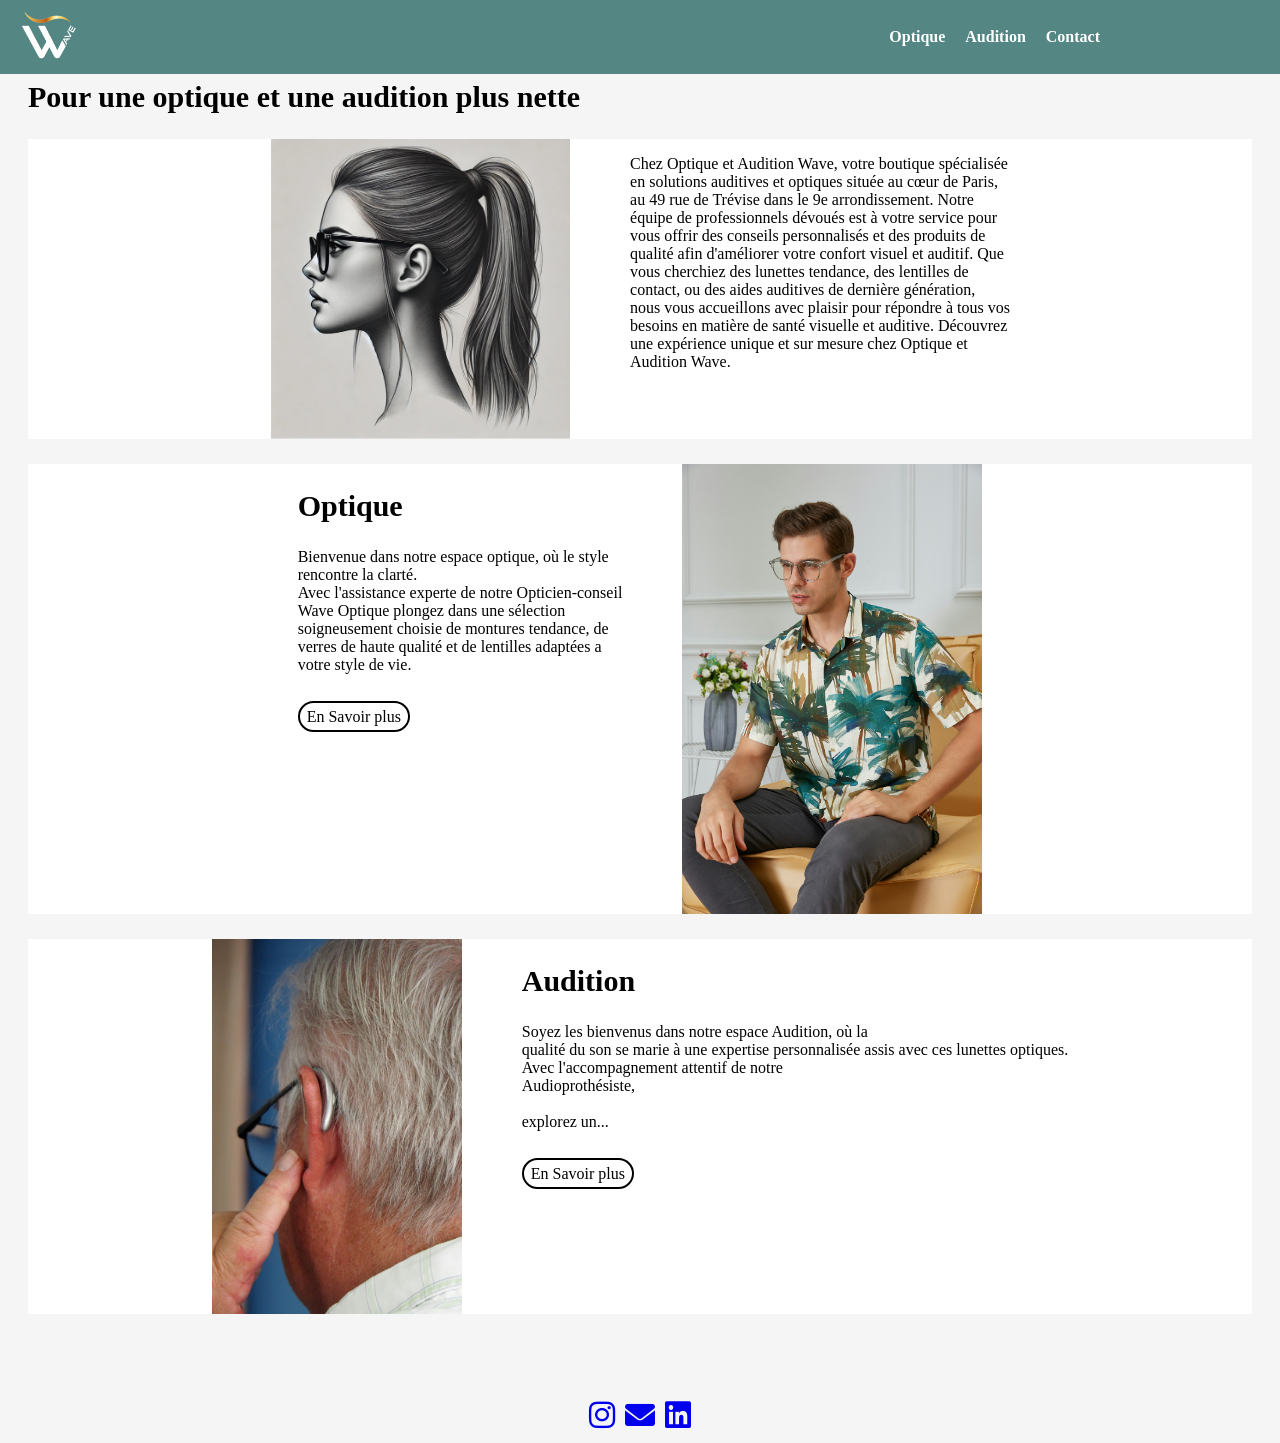
==== index.html @ b2932572 "My first commit" ====
<!DOCTYPE html>
<html lang="fr">

<head>
    <title>Optique Wave</title>
    <meta charset="utf8">
    <link rel="stylesheet" href="style.css">
    <link rel="stylesheet" href="https://cdnjs.cloudflare.com/ajax/libs/font-awesome/6.0.0-beta3/css/all.min.css" >
    
</head>

<body>
    <header>
        <a href="index.html"><img class="logo" src="logo.png" alt="Logo"></a>
        <nav class="menu">
            <ul>
                <li><a href="optique.html">Optique</a></li>
                <li><a href="audition.html">Audition</a></li>
                <li><a href="contact.html">Contact</a></li>
            </ul>
        </nav>
    </header>
    <main>
        <h1 class="titre1">Pour une optique et une audition plus nette</h1>

        <section class="contener1">
            <img class="image1" src="image.png" alt="Femme portant des lunettes">
            <p class="p1">Chez Optique et Audition Wave, votre boutique spécialisée
                en solutions auditives et optiques située au cœur de Paris,
                au 49 rue de Trévise dans le 9e arrondissement. Notre
                équipe de professionnels dévoués est à votre service pour
                vous offrir des conseils personnalisés et des produits de
                qualité afin d'améliorer votre confort visuel et auditif. Que
                vous cherchiez des lunettes tendance, des lentilles de
                contact, ou des aides auditives de dernière génération,
                nous vous accueillons avec plaisir pour répondre à tous vos
                besoins en matière de santé visuelle et auditive. Découvrez
                une expérience unique et sur mesure chez Optique et
                Audition Wave.</p>
        </section>

        <section class="contener2">
            <div class="section1">
                   <h1 class="title2">Optique</h1>
                   <p class="p2">Bienvenue dans notre espace optique, où le style
                    rencontre la clarté.
                    Avec l'assistance experte de notre Opticien-conseil
                    Wave Optique plongez dans une sélection
                    soigneusement choisie de montures tendance, de
                    verres de haute qualité et de lentilles adaptées a
                    votre style de vie.

                <div><a class="learn-more" href="optique.html">En Savoir plus</a></div>
                </p>
            </div>
            <img class="image2" src="Optique.jpg" alt=" Homme assis portant des lunettes">
            
        </section>


        <section class="contener3"> <img class="image3" src="audition.jpg" alt="Problème d'audition">
            <div class="section2">
                <h1 class="titre3">Audition</h1>
                <p class="p3">Soyez les bienvenus dans notre espace Audition, où la
                    qualité du son se marie à une expertise personnalisée assis avec ces lunettes optiques.
                    Avec l'accompagnement attentif de notre
                    Audioprothésiste, <br>
                    explorez un...

                <div><a class="learn-more" href="audition.html">En Savoir plus</a></div>
                </p>
            </div>
        </section>
    </main>

    <footer>
        <div id="icons">
                <a href="https://www.instagram.com/ton_compte" target="_blank">
                <i class="fab fa-instagram"></i>
                </a>
                <a href="mailto:ton.email@example.com">
                <i class="fas fa-envelope"></i>
                </a>
                <a href="https://www.linkedin.com/in/ton-profile" target="_blank">
                <i class="fab fa-linkedin"></i>
                </a>
        </div>

    </footer>

</body>

</html>
---- style.css ----
header {
    background-color:#548684 ;
    padding: 10px 20px;
    top: 0%; 
    left: 0%;
    position: fixed;
    width: 100%;
    display: flex;
    justify-content: space-between;
    align-items: center;
   }

body {
    background-color: #f5f5f5;
}


.logo {
    height: 50px;  
}

.nav {
    margin-left: auto;
}

nav ul {
    list-style: none;
    display: flex;
    margin-right: 200px;
}

nav ul li {
    margin-left: 20px;
}

nav ul li a {
    text-decoration: none;
    color: white;
    font-weight: bold;
    transition: color 0.3s;
}

main {
    max-width: 1500px;
    margin: 40px auto;
    padding: 20px;
    
}
.titre1{
    justify-content: left;
    display: flex;
    
}

h1 {
    font-size: 30px; /* Tous les titres de paragraphe en grand */
    font-weight: bold; /* Tous les titres de paragraphe en gras */
    margin-bottom: 25px; /* Ajout d'espace an bas de tous les titres de paragraphe */
}

/* Part 1 */

.contener1 {
    background-color: rgb(255, 255, 255);
    display: flex; /* Alignement des éléments du contenu du bloc en horizontale */
    justify-content: center; /* Centrer le titre */
    align-items: flex-start; /* Aligne en haut de l'image et du texte */
    gap: 60px; /* Espace de 60px entre l'image et le texte */
    margin-bottom: 25px; /* Ajout d'espace an bas du bloc */
    
}

.image1 {
    width: 300px;   /* Largeur fixe à 250px pour l'image */
    height: 300px; /* Garder le ratio hauteur-largeur */
}

#stand {
    width: 250px; /* Largeur fixe à 250 px pour l'image */
    height: 390px;  /* Longueur fixe à 390 px pour l'image */
}

.p1 {
    font-size: 16px; /* Taille de texte lisible */
    line-height: auto; /* Espace entre les lignes */
    white-space: pre-line; /* Positionner la mise en forme du paragraphe comme dans le HTML */
}

/* Part 2 */

.contener2 {
    background-color: rgb(255, 255, 255);
    display: flex;
    justify-content: center;
    align-items: flex-start;
    gap: 60px;
    margin-bottom: 25px;
}

.image2 {
    width: 300px;
    height: auto;
}


.p2 {
    font-size: 16px;
    line-height: auto;
    white-space: pre-line;
}

.learn-more {
    text-decoration: none;
    display: block inline;
    color: black;
    border: 2px solid black;
    border-radius: 20px;
    padding: 5px 7px;
}

/* Part 3 */

.contener3 {
    background-color: rgb(255, 255, 255);
    display: flex;
    justify-content: center;
    align-items: flex-start;
    gap: 60px;
    margin-bottom: 25px;
}

.image3 {
    width: 250px;
    height: auto;
}

.p3 {

    font-size: 16px;
    line-height: auto;
    white-space: pre-line;
}

#footer {
    background-color: rgb(255, 255, 255);
    white-space: pre-line;
}

#icons {
    margin: 10px;
    font-size: 30px;
    color: #0a0a0a;
    text-decoration: none;
    display: flex;
    justify-content: center;
    align-items: center;
    gap: 10px;
}

#icons a:hover {
    color: #393c3d; /* Couleur au survol (pour LinkedIn) */
}


.fab:hover {
    transform: scale(1.2); /* Agrandir l'icône au survol */
}


#icons a {
    list-style: black;
    text-decoration: black;
}

/*---Formulaire---*/

#Contact {
    background-color: rgb(255, 255, 255);
    display: flex; 
    justify-content: center;
    align-items: flex-start;
    margin-bottom: 25px;
}

.contact-section {
    max-width: 600px;
    margin: 40px auto;
    padding: 20px;
    text-align: center;
}

.contact-section h2 {
    color: #010b0c;
    font-size: 2em;
    margin-bottom: 10px;
}

.contact-section form {
    display: flex;
    flex-direction: column;
    gap: 10px;
}

.contact-section label {
    font-weight: bold;
    text-align: left;
}

.contact-section button {
    background-color: #004a99;
    color: white;
    padding: 10px;
    border: none;
    cursor: pointer;
    font-size: 1em;
    border-radius: 5px;
}

#statusMessage {
    font-size: 1em;
    margin-top: 10px;
}
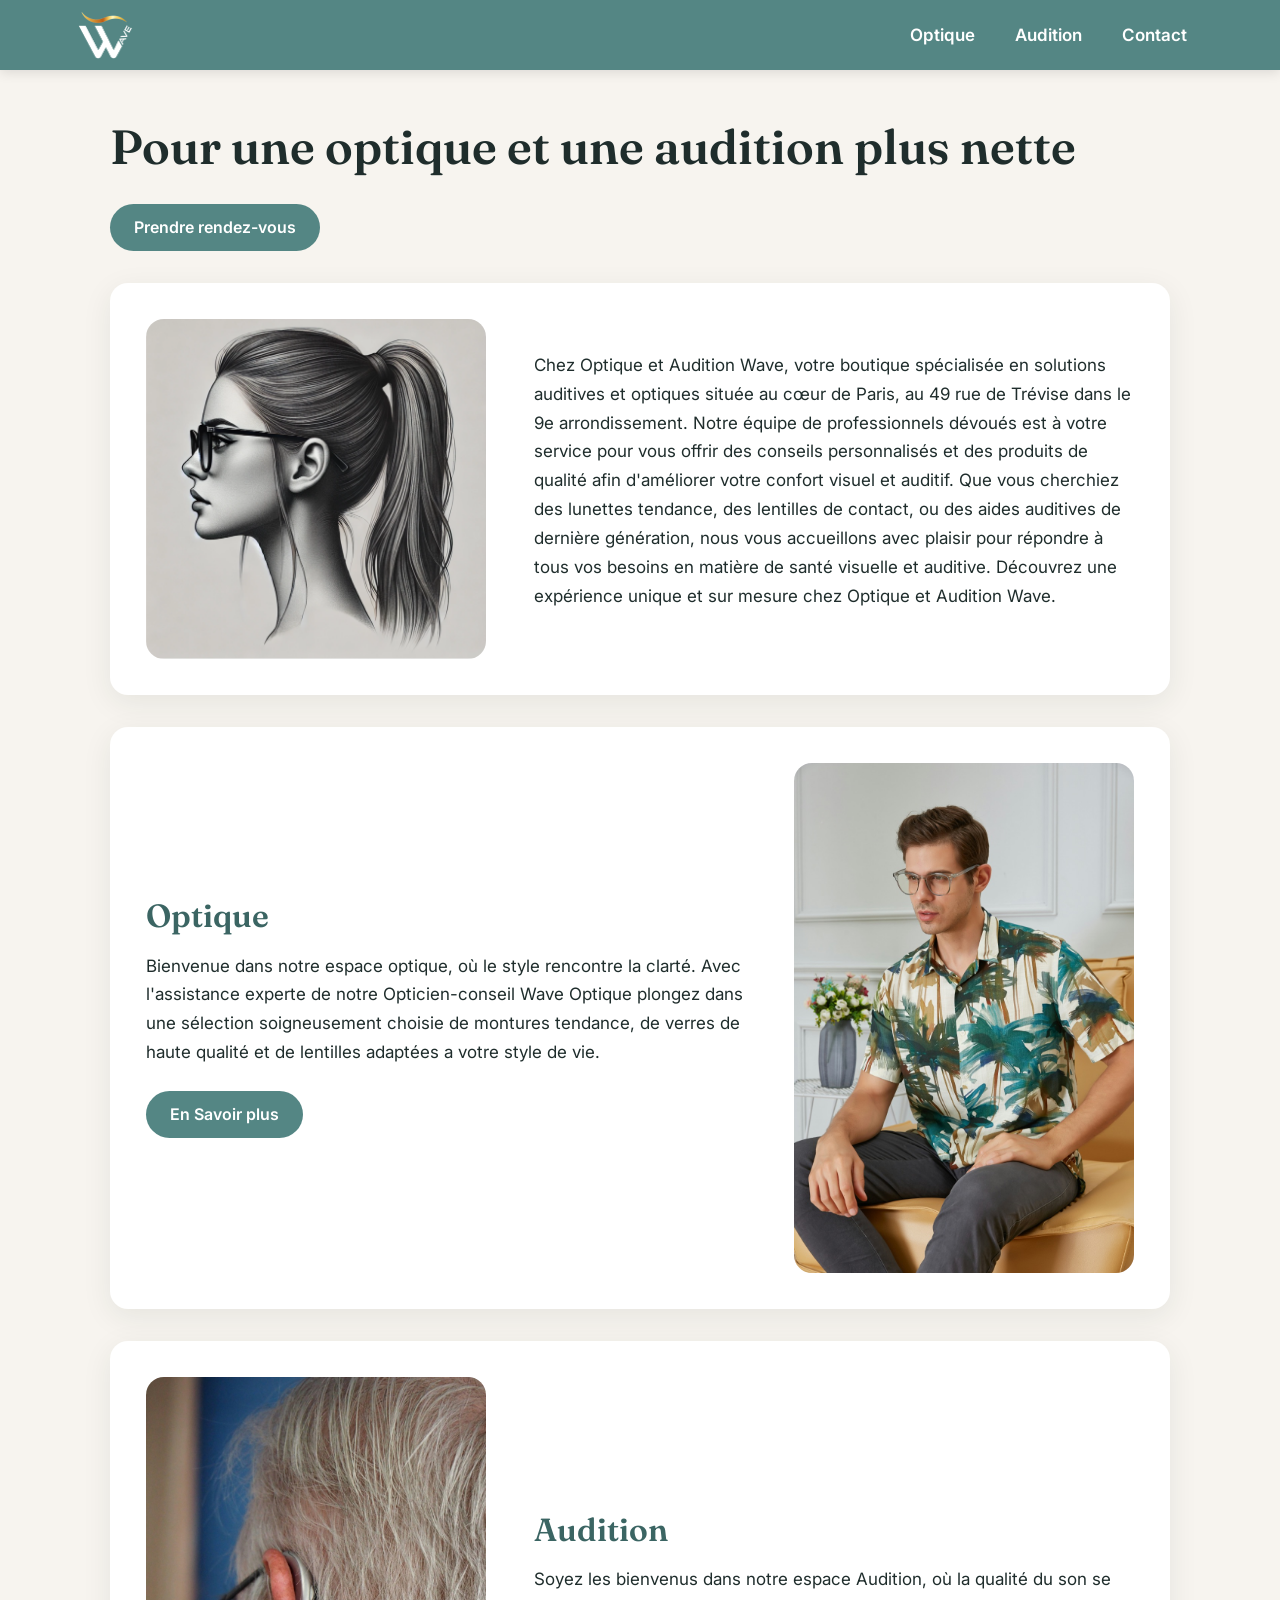
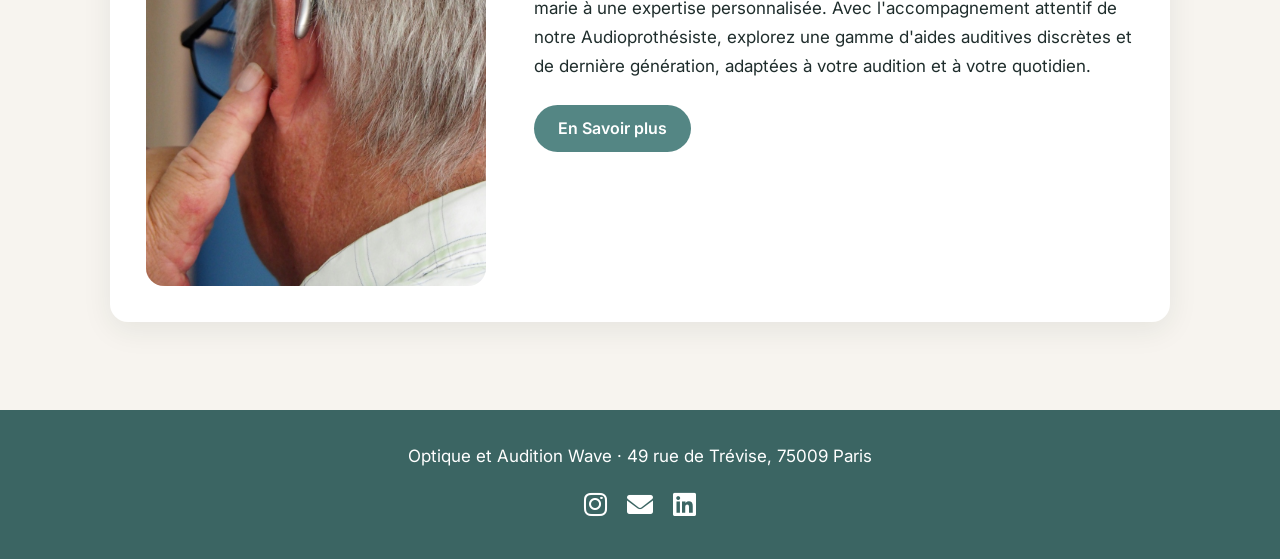
==== commit a5acbbb2: "Restructure project and redesign site - Move files into css/, images/, js/ and pages/ - New responsi" ====
--- a/index.html
+++ b/index.html
@@ -2,29 +2,42 @@
 <html lang="fr">
 
 <head>
-    <title>Optique Wave</title>
-    <meta charset="utf8">
-    <link rel="stylesheet" href="style.css">
+    <title>Optique et Audition Wave – Paris 9e</title>
+    <meta charset="utf-8">
+    <meta name="viewport" content="width=device-width, initial-scale=1">
+    <meta name="description" content="Optique et Audition Wave, votre boutique d'optique et d'audition au cœur de Paris 9e : lunettes, lentilles et aides auditives.">
+    <meta property="og:title" content="Optique et Audition Wave – Paris 9e">
+    <meta property="og:description" content="Optique et Audition Wave, votre boutique d'optique et d'audition au cœur de Paris 9e : lunettes, lentilles et aides auditives.">
+    <meta property="og:type" content="website">
+    <link rel="icon" type="image/png" href="images/logo.png">
+    <link rel="preconnect" href="https://fonts.googleapis.com">
+    <link rel="preconnect" href="https://fonts.gstatic.com" crossorigin>
+    <link href="https://fonts.googleapis.com/css2?family=Fraunces:wght@600&family=Inter:wght@400;600&display=swap" rel="stylesheet">
+    <link rel="stylesheet" href="css/style.css">
     <link rel="stylesheet" href="https://cdnjs.cloudflare.com/ajax/libs/font-awesome/6.0.0-beta3/css/all.min.css" >
     
 </head>
 
 <body>
     <header>
-        <a href="index.html"><img class="logo" src="logo.png" alt="Logo"></a>
-        <nav class="menu">
+        <a href="index.html"><img class="logo" src="images/logo.png" alt="Logo"></a>
+        <button class="menu-toggle" aria-label="Ouvrir le menu" aria-expanded="false" aria-controls="menu"><i class="fas fa-bars" aria-hidden="true"></i></button>
+        <nav class="menu" id="menu">
             <ul>
-                <li><a href="optique.html">Optique</a></li>
-                <li><a href="audition.html">Audition</a></li>
-                <li><a href="contact.html">Contact</a></li>
+                <li><a href="pages/optique.html">Optique</a></li>
+                <li><a href="pages/audition.html">Audition</a></li>
+                <li><a href="pages/contact.html">Contact</a></li>
             </ul>
         </nav>
     </header>
     <main>
-        <h1 class="titre1">Pour une optique et une audition plus nette</h1>
+        <div class="hero-intro">
+            <h1 class="titre1">Pour une optique et une audition plus nette</h1>
+            <a class="btn" href="pages/contact.html">Prendre rendez-vous</a>
+        </div>
 
         <section class="contener1">
-            <img class="image1" src="image.png" alt="Femme portant des lunettes">
+            <img class="image1" src="images/hero.png" alt="Femme portant des lunettes">
             <p class="p1">Chez Optique et Audition Wave, votre boutique spécialisée
                 en solutions auditives et optiques située au cœur de Paris,
                 au 49 rue de Trévise dans le 9e arrondissement. Notre
@@ -41,53 +54,45 @@
 
         <section class="contener2">
             <div class="section1">
-                   <h1 class="title2">Optique</h1>
+                   <h2 class="title2">Optique</h2>
                    <p class="p2">Bienvenue dans notre espace optique, où le style
                     rencontre la clarté.
                     Avec l'assistance experte de notre Opticien-conseil
                     Wave Optique plongez dans une sélection
                     soigneusement choisie de montures tendance, de
                     verres de haute qualité et de lentilles adaptées a
-                    votre style de vie.
-
-                <div><a class="learn-more" href="optique.html">En Savoir plus</a></div>
-                </p>
+                    votre style de vie.</p>
+                <div><a class="learn-more" href="pages/optique.html">En Savoir plus</a></div>
             </div>
-            <img class="image2" src="Optique.jpg" alt=" Homme assis portant des lunettes">
+            <img loading="lazy" class="image2" src="images/optique.jpg" alt=" Homme assis portant des lunettes">
             
         </section>
 
 
-        <section class="contener3"> <img class="image3" src="audition.jpg" alt="Problème d'audition">
+        <section class="contener3"> <img loading="lazy" class="image3" src="images/audition.jpg" alt="Problème d'audition">
             <div class="section2">
-                <h1 class="titre3">Audition</h1>
+                <h2 class="titre3">Audition</h2>
                 <p class="p3">Soyez les bienvenus dans notre espace Audition, où la
-                    qualité du son se marie à une expertise personnalisée assis avec ces lunettes optiques.
+                    qualité du son se marie à une expertise personnalisée.
                     Avec l'accompagnement attentif de notre
-                    Audioprothésiste, <br>
-                    explorez un...
-
-                <div><a class="learn-more" href="audition.html">En Savoir plus</a></div>
-                </p>
+                    Audioprothésiste, explorez une gamme d'aides auditives
+                    discrètes et de dernière génération, adaptées à votre
+                    audition et à votre quotidien.</p>
+                <div><a class="learn-more" href="pages/audition.html">En Savoir plus</a></div>
             </div>
         </section>
     </main>
 
     <footer>
+        <p>Optique et Audition Wave · 49 rue de Trévise, 75009 Paris</p>
         <div id="icons">
-                <a href="https://www.instagram.com/ton_compte" target="_blank">
-                <i class="fab fa-instagram"></i>
-                </a>
-                <a href="mailto:ton.email@example.com">
-                <i class="fas fa-envelope"></i>
-                </a>
-                <a href="https://www.linkedin.com/in/ton-profile" target="_blank">
-                <i class="fab fa-linkedin"></i>
-                </a>
+            <a href="https://www.instagram.com/ton_compte" target="_blank" rel="noopener" aria-label="Instagram"><i class="fab fa-instagram"></i></a>
+            <a href="mailto:ton.email@example.com" aria-label="Envoyer un email"><i class="fas fa-envelope"></i></a>
+            <a href="https://www.linkedin.com/in/ton-profile" target="_blank" rel="noopener" aria-label="LinkedIn"><i class="fab fa-linkedin"></i></a>
         </div>
-
     </footer>
 
+    <script src="js/main.js"></script>
 </body>
 
 </html>
--- a/css/style.css
+++ b/css/style.css
@@ -0,0 +1,448 @@
+/* ---------- Variables ---------- */
+
+:root {
+    --teal: #548684;
+    --teal-dark: #3b6563;
+    --teal-light: #e6f0ef;
+    --sand: #f7f4ef;
+    --ink: #1f2d2c;
+    --muted: #5c6b6a;
+    --white: #ffffff;
+    --radius: 18px;
+    --shadow: 0 8px 30px rgba(31, 45, 44, 0.08);
+}
+
+/* ---------- Base ---------- */
+
+*,
+*::before,
+*::after {
+    box-sizing: border-box;
+}
+
+body {
+    margin: 0;
+    background-color: var(--sand);
+    color: var(--ink);
+    font-family: "Inter", system-ui, sans-serif;
+    font-size: 17px;
+    line-height: 1.7;
+}
+
+img {
+    max-width: 100%;
+    display: block;
+}
+
+h1,
+h2,
+h3 {
+    font-family: "Fraunces", Georgia, serif;
+    line-height: 1.2;
+    margin: 0 0 16px;
+}
+
+h1 {
+    font-size: clamp(2rem, 4vw, 3rem);
+    font-weight: 600;
+}
+
+h2 {
+    font-size: clamp(1.5rem, 3vw, 2rem);
+    font-weight: 600;
+    color: var(--teal-dark);
+}
+
+p {
+    margin: 0 0 16px;
+}
+
+/* ---------- Header ---------- */
+
+header {
+    position: sticky;
+    top: 0;
+    z-index: 10;
+    display: flex;
+    justify-content: space-between;
+    align-items: center;
+    padding: 10px 6vw;
+    background-color: var(--teal);
+    box-shadow: 0 2px 12px rgba(0, 0, 0, 0.12);
+}
+
+.logo {
+    height: 50px;
+    width: auto;
+}
+
+nav ul {
+    list-style: none;
+    display: flex;
+    gap: 8px;
+    margin: 0;
+    padding: 0;
+}
+
+nav ul li a {
+    display: block;
+    padding: 8px 16px;
+    border-radius: 999px;
+    color: var(--white);
+    font-weight: 600;
+    text-decoration: none;
+    transition: background-color 0.2s;
+}
+
+nav ul li a:hover,
+nav ul li a[aria-current="page"] {
+    background-color: rgba(255, 255, 255, 0.22);
+}
+
+/* ---------- Layout ---------- */
+
+main {
+    max-width: 1100px;
+    margin: 0 auto;
+    padding: 48px 20px 24px;
+}
+
+main > h1 {
+    margin-bottom: 32px;
+}
+
+.contener1,
+.contener2,
+.contener3 {
+    display: flex;
+    align-items: center;
+    gap: 48px;
+    padding: 36px;
+    margin-bottom: 32px;
+    background-color: var(--white);
+    border-radius: var(--radius);
+    box-shadow: var(--shadow);
+}
+
+.section1,
+.section2 {
+    flex: 1;
+}
+
+.p1 {
+    flex: 1;
+}
+
+.image1,
+.image2,
+.image3,
+#stand,
+#image4 {
+    flex: 0 0 340px;
+    width: 340px;
+    height: auto;
+    border-radius: var(--radius);
+    object-fit: cover;
+}
+
+#stand {
+    flex-basis: 260px;
+    width: 260px;
+}
+
+.image1 {
+    aspect-ratio: 1;
+}
+
+/* ---------- Texte ---------- */
+
+.p1 p:last-child,
+.section1 p:last-child,
+.section2 p:last-child {
+    margin-bottom: 0;
+}
+
+.tips {
+    margin: 0 0 16px;
+    padding-left: 22px;
+}
+
+.tips li {
+    margin-bottom: 6px;
+}
+
+.tips li::marker {
+    color: var(--teal);
+}
+
+.learn-more,
+.btn {
+    display: inline-block;
+    margin-top: 8px;
+    padding: 10px 24px;
+    border-radius: 999px;
+    background-color: var(--teal);
+    color: var(--white);
+    font-weight: 600;
+    text-decoration: none;
+    border: none;
+    cursor: pointer;
+    font-family: inherit;
+    font-size: 1rem;
+    transition: background-color 0.2s, transform 0.2s;
+}
+
+.learn-more:hover,
+.btn:hover {
+    background-color: var(--teal-dark);
+    transform: translateY(-2px);
+}
+
+/* ---------- Footer ---------- */
+
+footer {
+    margin-top: 32px;
+    padding: 32px 20px;
+    background-color: var(--teal-dark);
+    color: var(--white);
+    text-align: center;
+}
+
+footer p {
+    margin: 0 0 12px;
+}
+
+#icons {
+    display: flex;
+    justify-content: center;
+    gap: 20px;
+    font-size: 26px;
+}
+
+#icons a {
+    color: var(--white);
+    text-decoration: none;
+    transition: transform 0.2s, opacity 0.2s;
+}
+
+#icons a:hover {
+    transform: scale(1.2);
+    opacity: 0.85;
+}
+
+/* ---------- Formulaire ---------- */
+
+.contact-section {
+    max-width: 640px;
+    margin: 0 auto 32px;
+    padding: 36px;
+    background-color: var(--white);
+    border-radius: var(--radius);
+    box-shadow: var(--shadow);
+}
+
+.contact-section form {
+    display: flex;
+    flex-direction: column;
+    gap: 6px;
+    margin-top: 24px;
+}
+
+.contact-section label {
+    font-weight: 600;
+    margin-top: 10px;
+}
+
+.contact-section input,
+.contact-section textarea {
+    padding: 12px 14px;
+    border: 1px solid #cfdad9;
+    border-radius: 10px;
+    background-color: var(--sand);
+    font: inherit;
+}
+
+.contact-section input:focus,
+.contact-section textarea:focus {
+    outline: 2px solid var(--teal);
+    border-color: var(--teal);
+}
+
+.contact-section button {
+    margin-top: 18px;
+    align-self: flex-start;
+}
+
+#statusMessage {
+    margin-top: 12px;
+    color: var(--teal-dark);
+}
+
+/* ---------- Mobile ---------- */
+
+@media (max-width: 800px) {
+    body {
+        font-size: 16px;
+    }
+
+    header {
+        flex-direction: column;
+        gap: 8px;
+        padding: 10px 16px;
+    }
+
+    nav ul {
+        gap: 2px;
+    }
+
+    nav ul li a {
+        padding: 6px 12px;
+    }
+
+    main {
+        padding-top: 28px;
+    }
+
+    .contener1,
+    .contener2,
+    .contener3 {
+        flex-direction: column;
+        padding: 20px;
+        gap: 24px;
+    }
+
+    /* l'image passe toujours au-dessus du texte */
+    .contener2 > img {
+        order: -1;
+    }
+
+    .image1,
+    .image2,
+    .image3,
+    #stand,
+    #image4 {
+        flex: none;
+        width: 100%;
+        max-width: 420px;
+    }
+
+    .contact-section {
+        padding: 22px;
+    }
+}
+
+/* ---------- Services (page Audition) ---------- */
+
+.services {
+    padding: 36px;
+    margin-bottom: 32px;
+    background-color: var(--teal-light);
+    border-radius: var(--radius);
+}
+
+.cards {
+    display: grid;
+    grid-template-columns: repeat(auto-fit, minmax(220px, 1fr));
+    gap: 20px;
+    margin: 24px 0;
+}
+
+.cards article {
+    padding: 24px;
+    background-color: var(--white);
+    border-radius: var(--radius);
+    box-shadow: var(--shadow);
+}
+
+.cards i {
+    font-size: 28px;
+    color: var(--teal);
+    margin-bottom: 12px;
+}
+
+.cards h3 {
+    font-size: 1.2rem;
+}
+
+.cards p {
+    margin: 0;
+    color: var(--muted);
+}
+
+/* ---------- Accueil, menu mobile, carte, animations ---------- */
+
+.hero-intro {
+    margin-bottom: 32px;
+}
+
+.hero-intro h1 {
+    margin-bottom: 20px;
+}
+
+.find-us iframe {
+    flex: 0 0 420px;
+    width: 420px;
+    height: 280px;
+    border: 0;
+    border-radius: var(--radius);
+}
+
+.menu-toggle {
+    display: none;
+    padding: 8px 12px;
+    border: none;
+    border-radius: 10px;
+    background-color: rgba(255, 255, 255, 0.22);
+    color: var(--white);
+    font-size: 1.3rem;
+    cursor: pointer;
+}
+
+.reveal {
+    opacity: 0;
+    transform: translateY(24px);
+    transition: opacity 0.6s ease, transform 0.6s ease;
+}
+
+.reveal.visible {
+    opacity: 1;
+    transform: none;
+}
+
+@media (prefers-reduced-motion: reduce) {
+    .reveal {
+        opacity: 1;
+        transform: none;
+        transition: none;
+    }
+}
+
+@media (max-width: 800px) {
+    header {
+        flex-direction: row;
+        flex-wrap: wrap;
+    }
+
+    .menu-toggle {
+        display: block;
+    }
+
+    nav.menu {
+        display: none;
+        flex-basis: 100%;
+    }
+
+    nav.menu.open {
+        display: block;
+    }
+
+    nav.menu ul {
+        flex-direction: column;
+        padding-top: 8px;
+    }
+
+    .find-us iframe {
+        flex: none;
+        width: 100%;
+    }
+}
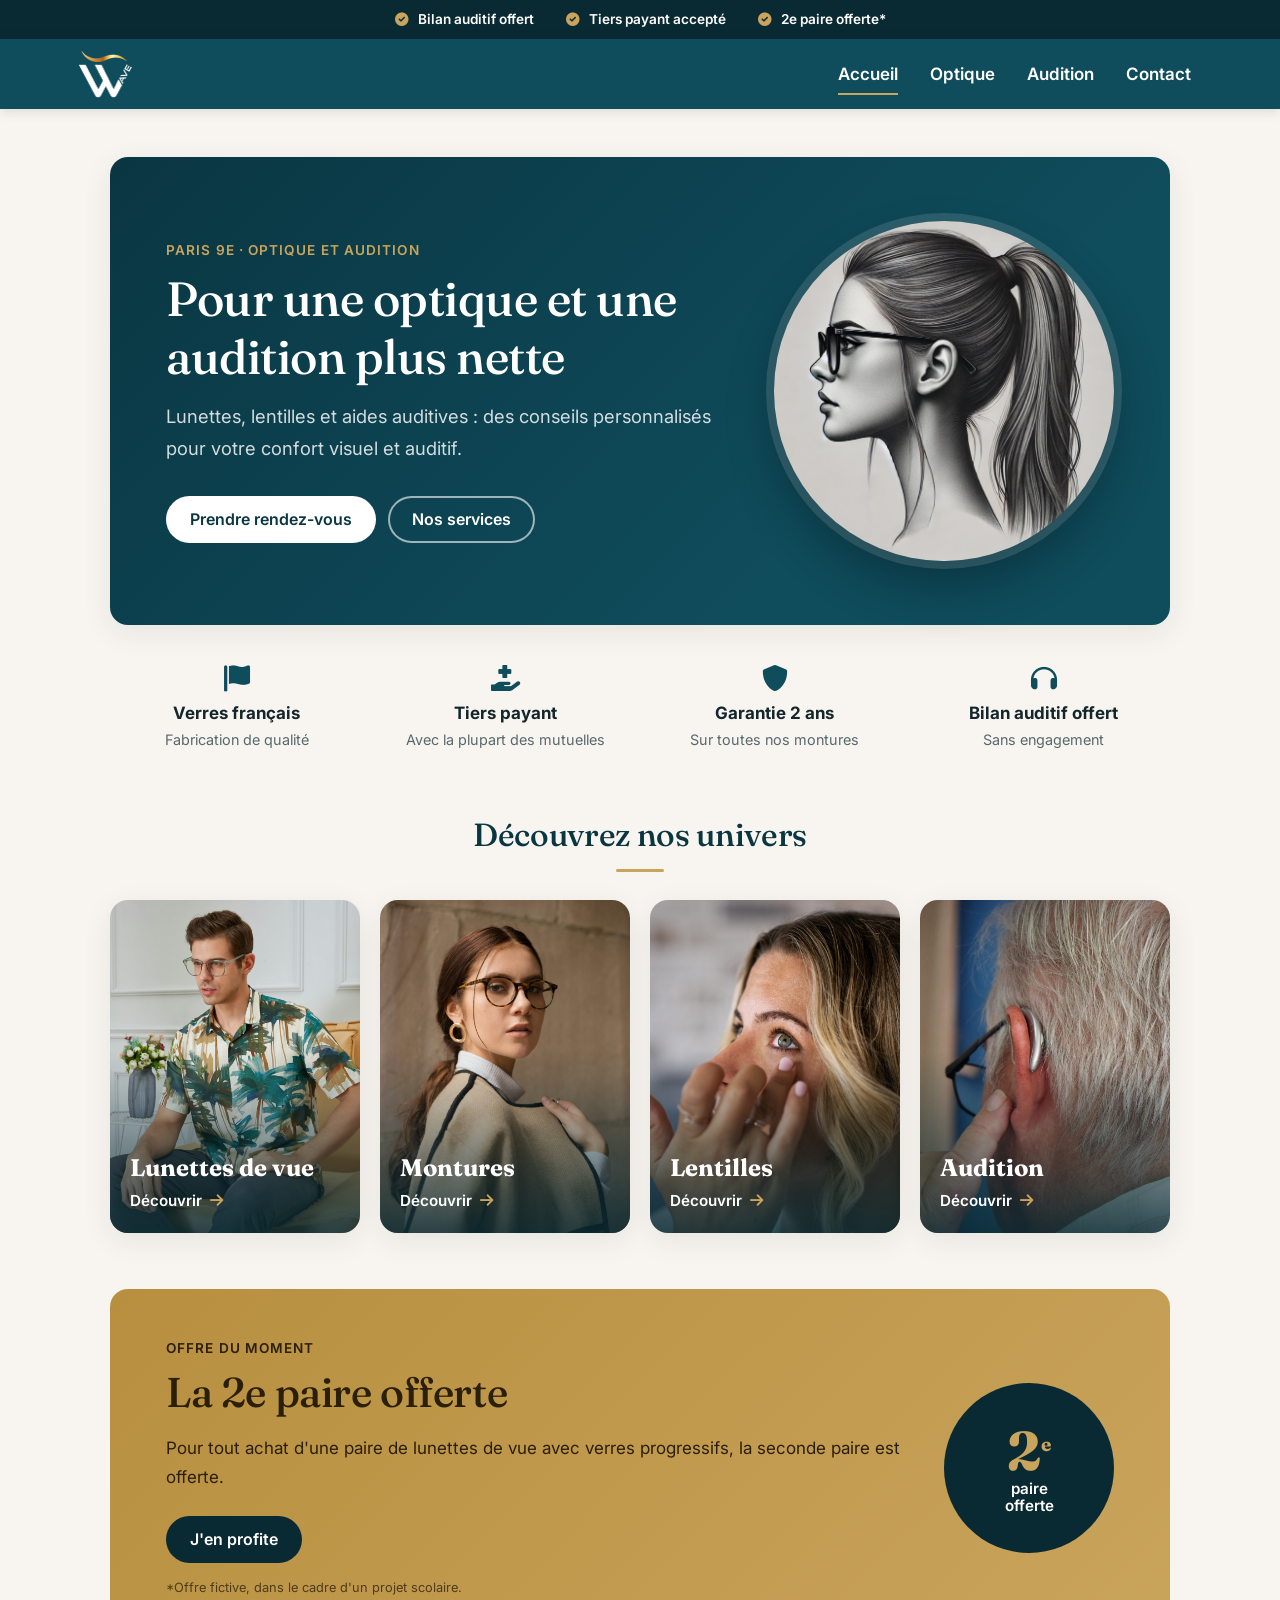
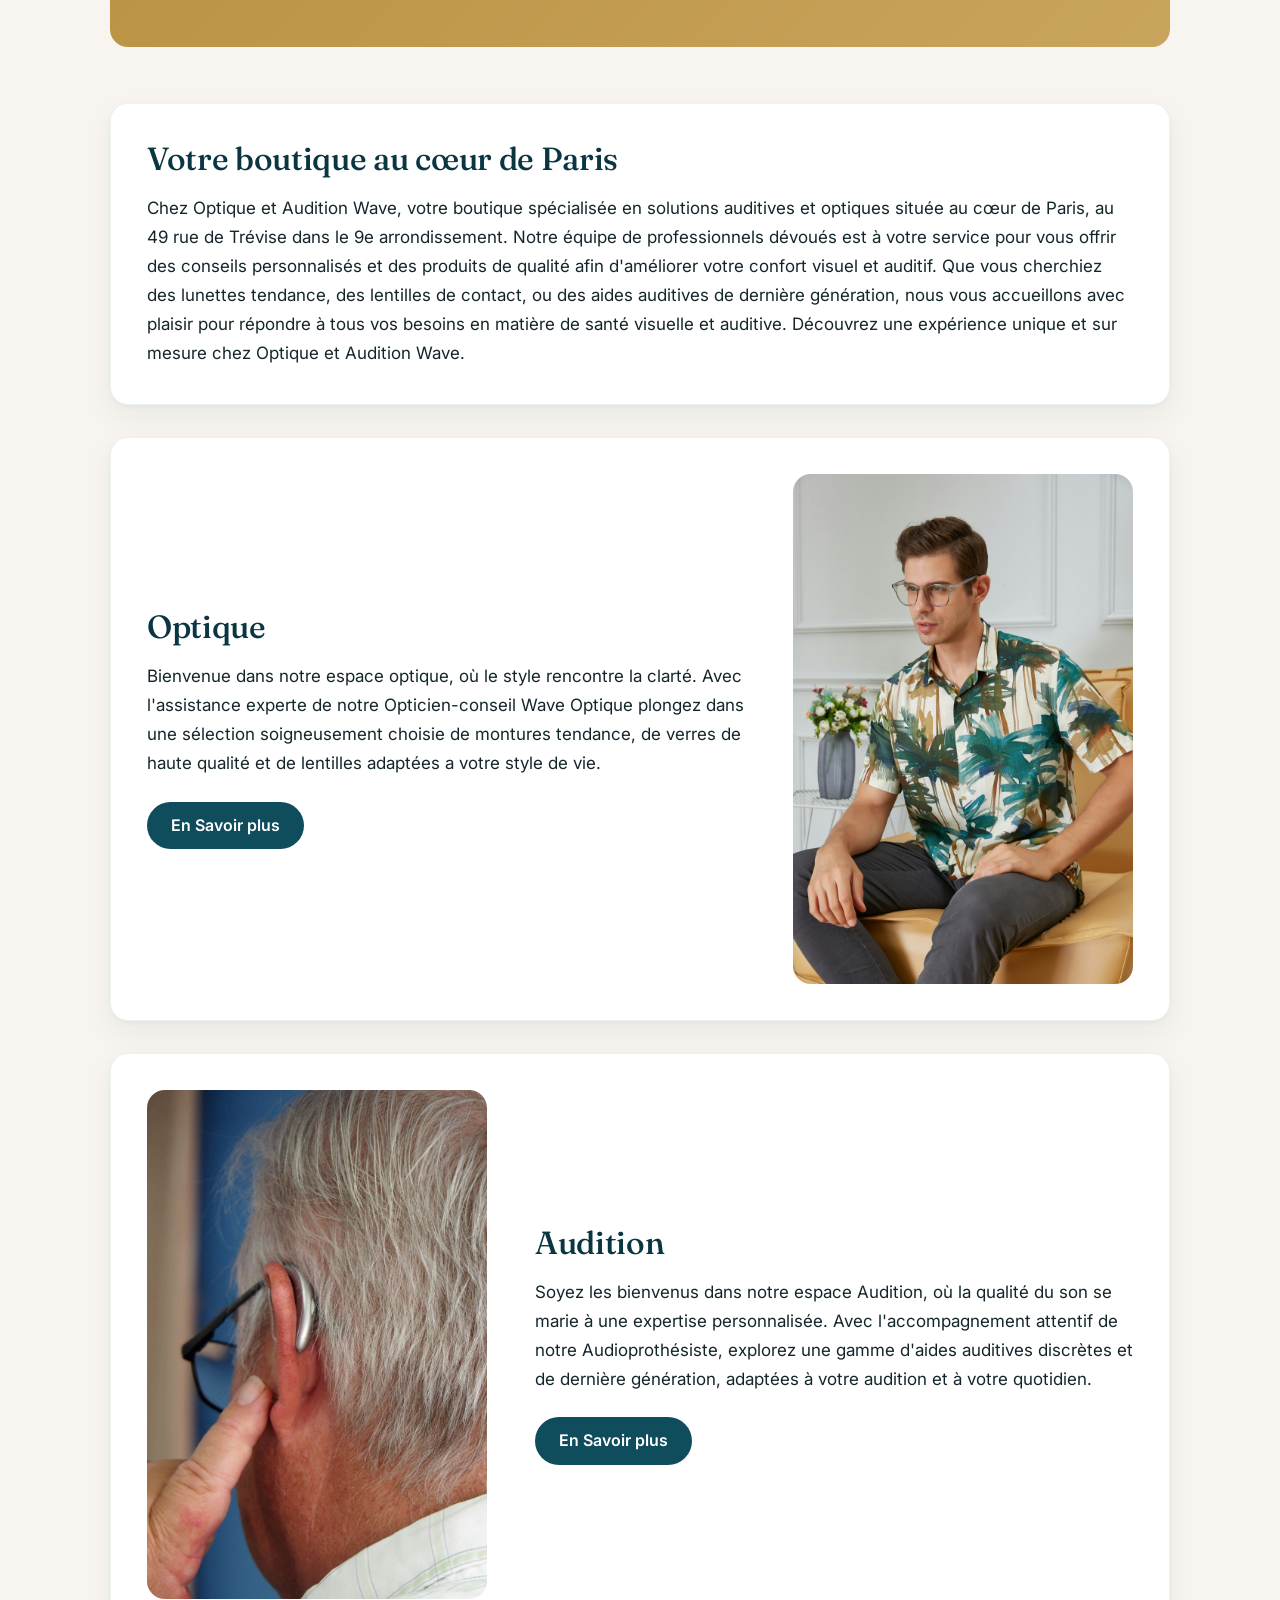
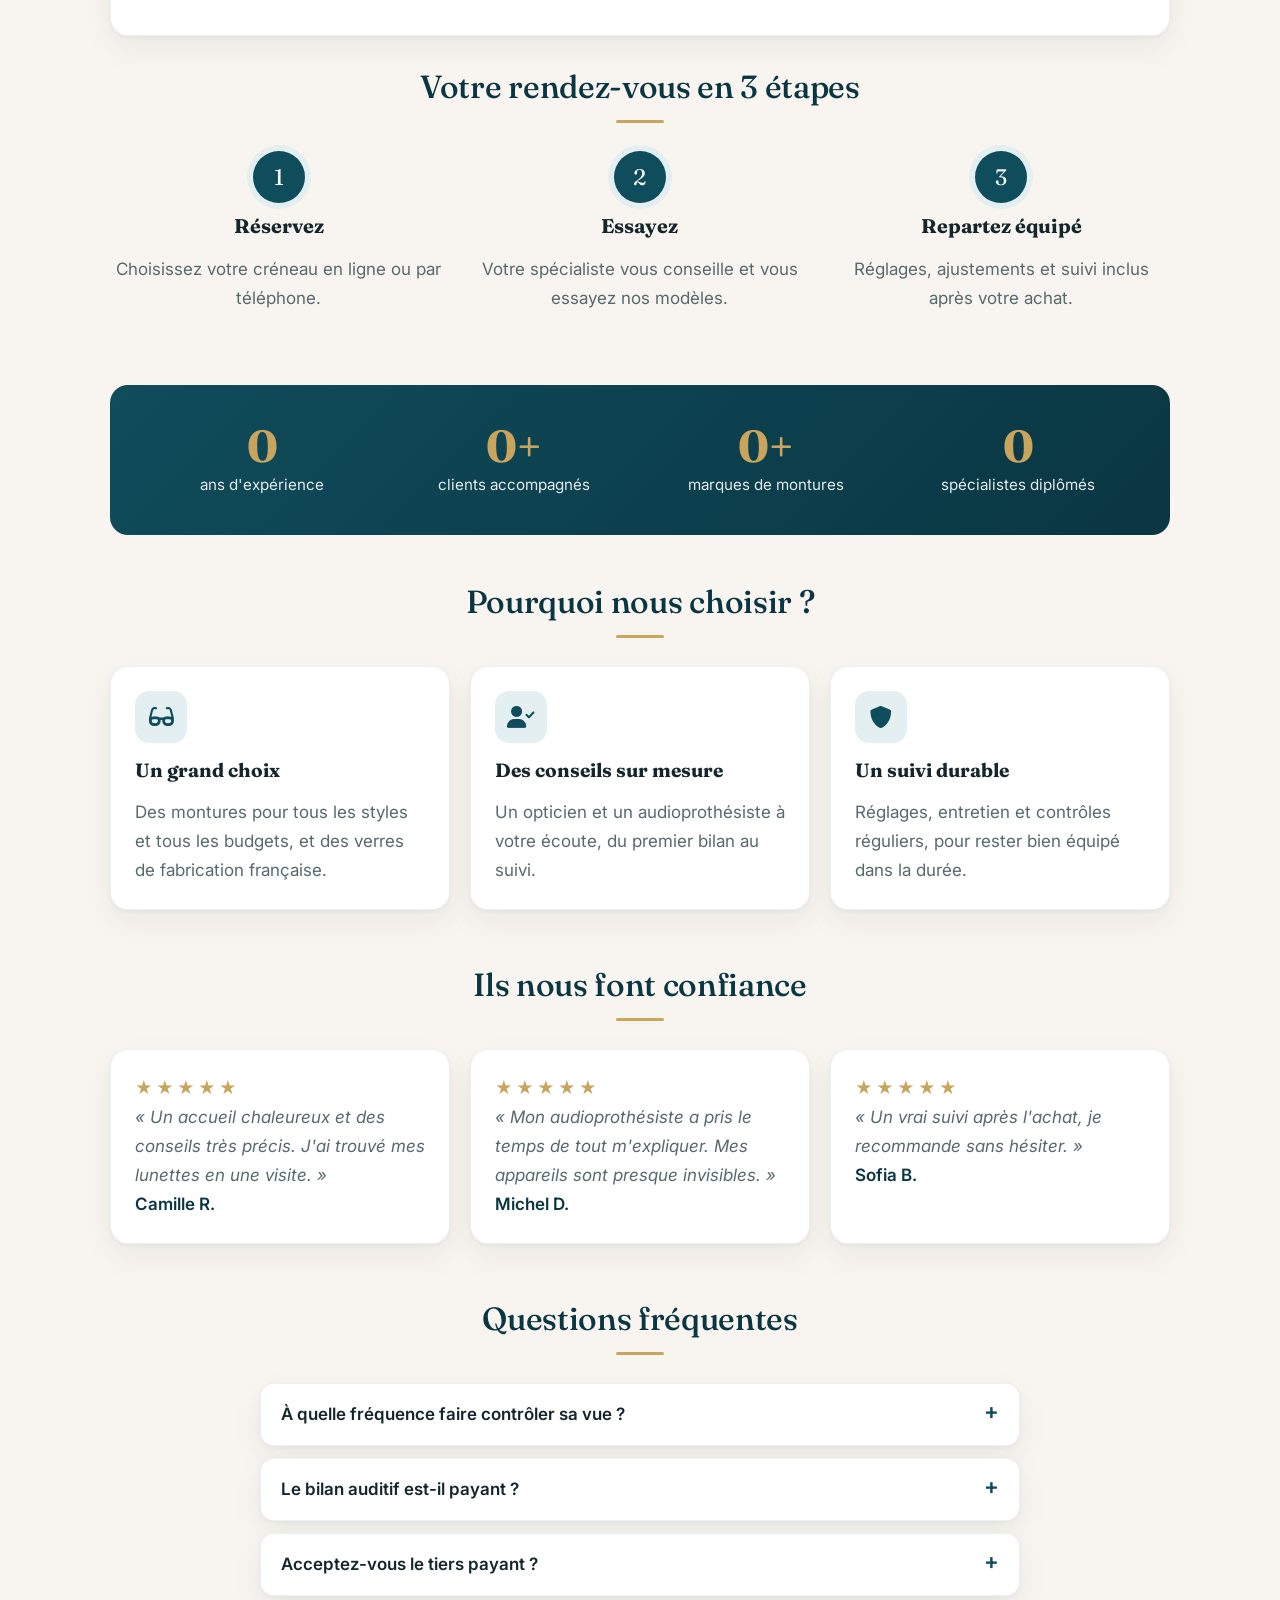
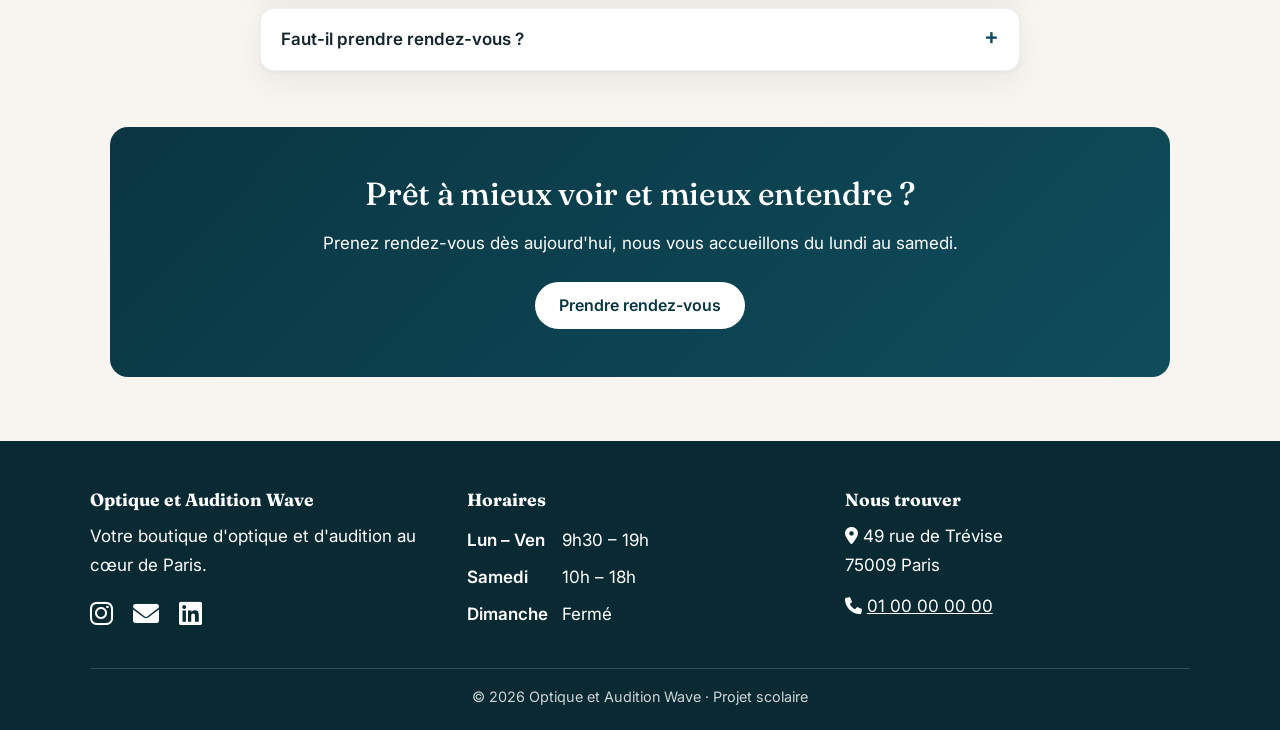
==== commit abf7c2e9: "feat(accueil): add announcement bar, category tiles, promo and steps Inspired by large optician webs" ====
--- a/index.html
+++ b/index.html
@@ -19,11 +19,13 @@
 </head>
 
 <body>
+    <div class="announce"><span><i class="fas fa-check-circle" aria-hidden="true"></i> Bilan auditif offert</span><span><i class="fas fa-check-circle" aria-hidden="true"></i> Tiers payant accepté</span><span><i class="fas fa-check-circle" aria-hidden="true"></i> 2e paire offerte*</span></div>
     <header>
         <a href="index.html"><img class="logo" src="images/logo.png" alt="Logo"></a>
         <button class="menu-toggle" aria-label="Ouvrir le menu" aria-expanded="false" aria-controls="menu"><i class="fas fa-bars" aria-hidden="true"></i></button>
         <nav class="menu" id="menu">
             <ul>
+                <li><a href="index.html" aria-current="page">Accueil</a></li>
                 <li><a href="pages/optique.html">Optique</a></li>
                 <li><a href="pages/audition.html">Audition</a></li>
                 <li><a href="pages/contact.html">Contact</a></li>
@@ -31,26 +33,66 @@
         </nav>
     </header>
     <main>
-        <div class="hero-intro">
-            <h1 class="titre1">Pour une optique et une audition plus nette</h1>
-            <a class="btn" href="pages/contact.html">Prendre rendez-vous</a>
-        </div>
-
-        <section class="contener1">
-            <img class="image1" src="images/hero.png" alt="Femme portant des lunettes">
-            <p class="p1">Chez Optique et Audition Wave, votre boutique spécialisée
-                en solutions auditives et optiques située au cœur de Paris,
-                au 49 rue de Trévise dans le 9e arrondissement. Notre
-                équipe de professionnels dévoués est à votre service pour
-                vous offrir des conseils personnalisés et des produits de
-                qualité afin d'améliorer votre confort visuel et auditif. Que
-                vous cherchiez des lunettes tendance, des lentilles de
-                contact, ou des aides auditives de dernière génération,
-                nous vous accueillons avec plaisir pour répondre à tous vos
-                besoins en matière de santé visuelle et auditive. Découvrez
-                une expérience unique et sur mesure chez Optique et
-                Audition Wave.</p>
-        </section>
+        <section class="hero">
+            <div class="hero-text">
+                <p class="eyebrow">Paris 9e · Optique et Audition</p>
+                <h1>Pour une optique et une audition plus nette</h1>
+                <p class="lead">Lunettes, lentilles et aides auditives : des conseils personnalisés pour votre confort visuel et auditif.</p>
+                <div class="hero-actions">
+                    <a class="btn" href="pages/contact.html">Prendre rendez-vous</a>
+                    <a class="btn btn-outline" href="#services">Nos services</a>
+                </div>
+            </div>
+            <img class="hero-img" src="images/hero.png" alt="Femme portant des lunettes">
+        </section>
+
+        <section class="reassurance">
+            <div><i class="fas fa-flag" aria-hidden="true"></i><strong>Verres français</strong><span>Fabrication de qualité</span></div>
+            <div><i class="fas fa-hand-holding-medical" aria-hidden="true"></i><strong>Tiers payant</strong><span>Avec la plupart des mutuelles</span></div>
+            <div><i class="fas fa-shield-alt" aria-hidden="true"></i><strong>Garantie 2 ans</strong><span>Sur toutes nos montures</span></div>
+            <div><i class="fas fa-headphones" aria-hidden="true"></i><strong>Bilan auditif offert</strong><span>Sans engagement</span></div>
+        </section>
+
+        <section id="services" class="tiles-section">
+            <h2 class="section-title">Découvrez nos univers</h2>
+            <div class="tiles">
+                <a class="tile" href="pages/optique.html">
+                    <img src="images/optique.jpg" alt="" loading="lazy">
+                    <div><h3>Lunettes de vue</h3><span>Découvrir <i class="fas fa-arrow-right" aria-hidden="true"></i></span></div>
+                </a>
+                <a class="tile" href="pages/optique.html">
+                    <img src="images/lunette.jpg" alt="" loading="lazy">
+                    <div><h3>Montures</h3><span>Découvrir <i class="fas fa-arrow-right" aria-hidden="true"></i></span></div>
+                </a>
+                <a class="tile" href="pages/optique.html">
+                    <img src="images/lentille.jpg" alt="" loading="lazy">
+                    <div><h3>Lentilles</h3><span>Découvrir <i class="fas fa-arrow-right" aria-hidden="true"></i></span></div>
+                </a>
+                <a class="tile" href="pages/audition.html">
+                    <img src="images/audition.jpg" alt="" loading="lazy">
+                    <div><h3>Audition</h3><span>Découvrir <i class="fas fa-arrow-right" aria-hidden="true"></i></span></div>
+                </a>
+            </div>
+        </section>
+
+        <section class="promo">
+            <div>
+                <p class="eyebrow">Offre du moment</p>
+                <h2>La 2e paire offerte</h2>
+                <p>Pour tout achat d'une paire de lunettes de vue avec verres progressifs, la seconde paire est offerte.</p>
+                <a class="btn btn-light" href="pages/contact.html">J'en profite</a>
+                <p class="legal">*Offre fictive, dans le cadre d'un projet scolaire.</p>
+            </div>
+            <div class="promo-badge" aria-hidden="true"><strong>2<sup>e</sup></strong><span>paire<br>offerte</span></div>
+        </section>
+
+        <section class="contener1 about">
+            <div class="section1">
+                <h2>Votre boutique au cœur de Paris</h2>
+                <p>Chez Optique et Audition Wave, votre boutique spécialisée en solutions auditives et optiques située au cœur de Paris, au 49 rue de Trévise dans le 9e arrondissement. Notre équipe de professionnels dévoués est à votre service pour vous offrir des conseils personnalisés et des produits de qualité afin d'améliorer votre confort visuel et auditif. Que vous cherchiez des lunettes tendance, des lentilles de contact, ou des aides auditives de dernière génération, nous vous accueillons avec plaisir pour répondre à tous vos besoins en matière de santé visuelle et auditive. Découvrez une expérience unique et sur mesure chez Optique et Audition Wave.</p>
+            </div>
+        </section>
+
 
         <section class="contener2">
             <div class="section1">
@@ -81,18 +123,121 @@
                 <div><a class="learn-more" href="pages/audition.html">En Savoir plus</a></div>
             </div>
         </section>
+        <section class="steps">
+            <h2 class="section-title">Votre rendez-vous en 3 étapes</h2>
+            <ol>
+                <li><span>1</span><h3>Réservez</h3><p>Choisissez votre créneau en ligne ou par téléphone.</p></li>
+                <li><span>2</span><h3>Essayez</h3><p>Votre spécialiste vous conseille et vous essayez nos modèles.</p></li>
+                <li><span>3</span><h3>Repartez équipé</h3><p>Réglages, ajustements et suivi inclus après votre achat.</p></li>
+            </ol>
+        </section>
+
+        <section class="stats">
+            <div><strong data-count="15">0</strong><span>ans d'expérience</span></div>
+            <div><strong data-count="2500" data-plus>0</strong><span>clients accompagnés</span></div>
+            <div><strong data-count="40" data-plus>0</strong><span>marques de montures</span></div>
+            <div><strong data-count="3">0</strong><span>spécialistes diplômés</span></div>
+        </section>
+
+        <section class="why">
+            <h2 class="section-title">Pourquoi nous choisir ?</h2>
+            <div class="cards">
+                <article>
+                    <i class="fas fa-glasses" aria-hidden="true"></i>
+                    <h3>Un grand choix</h3>
+                    <p>Des montures pour tous les styles et tous les budgets, et des verres de fabrication française.</p>
+                </article>
+                <article>
+                    <i class="fas fa-user-check" aria-hidden="true"></i>
+                    <h3>Des conseils sur mesure</h3>
+                    <p>Un opticien et un audioprothésiste à votre écoute, du premier bilan au suivi.</p>
+                </article>
+                <article>
+                    <i class="fas fa-shield-alt" aria-hidden="true"></i>
+                    <h3>Un suivi durable</h3>
+                    <p>Réglages, entretien et contrôles réguliers, pour rester bien équipé dans la durée.</p>
+                </article>
+            </div>
+        </section>
+
+        <section class="testimonials">
+            <h2 class="section-title">Ils nous font confiance</h2>
+            <div class="cards">
+                <blockquote>
+                    <p class="stars" aria-label="5 étoiles sur 5">★★★★★</p>
+                    <p>« Un accueil chaleureux et des conseils très précis. J'ai trouvé mes lunettes en une visite. »</p>
+                    <cite>Camille R.</cite>
+                </blockquote>
+                <blockquote>
+                    <p class="stars" aria-label="5 étoiles sur 5">★★★★★</p>
+                    <p>« Mon audioprothésiste a pris le temps de tout m'expliquer. Mes appareils sont presque invisibles. »</p>
+                    <cite>Michel D.</cite>
+                </blockquote>
+                <blockquote>
+                    <p class="stars" aria-label="5 étoiles sur 5">★★★★★</p>
+                    <p>« Un vrai suivi après l'achat, je recommande sans hésiter. »</p>
+                    <cite>Sofia B.</cite>
+                </blockquote>
+            </div>
+        </section>
+
+        <section class="faq">
+            <h2 class="section-title">Questions fréquentes</h2>
+            <details>
+                <summary>À quelle fréquence faire contrôler sa vue ?</summary>
+                <p>Un contrôle tous les un à deux ans est conseillé, ou dès que vous ressentez une gêne : maux de tête, fatigue visuelle, vision floue.</p>
+            </details>
+            <details>
+                <summary>Le bilan auditif est-il payant ?</summary>
+                <p>Dans notre boutique, le bilan auditif est offert et sans engagement.</p>
+            </details>
+            <details>
+                <summary>Acceptez-vous le tiers payant ?</summary>
+                <p>Oui, nous travaillons avec la plupart des mutuelles. Apportez votre carte, nous nous occupons du reste.</p>
+            </details>
+            <details>
+                <summary>Faut-il prendre rendez-vous ?</summary>
+                <p>Ce n'est pas obligatoire pour l'optique. Pour un bilan auditif, nous vous conseillons de réserver votre créneau.</p>
+            </details>
+        </section>
+
+        <section class="cta-band">
+            <h2>Prêt à mieux voir et mieux entendre ?</h2>
+            <p>Prenez rendez-vous dès aujourd'hui, nous vous accueillons du lundi au samedi.</p>
+            <a class="btn btn-light" href="pages/contact.html">Prendre rendez-vous</a>
+        </section>
     </main>
 
     <footer>
-        <p>Optique et Audition Wave · 49 rue de Trévise, 75009 Paris</p>
-        <div id="icons">
-            <a href="https://www.instagram.com/ton_compte" target="_blank" rel="noopener" aria-label="Instagram"><i class="fab fa-instagram"></i></a>
-            <a href="mailto:ton.email@example.com" aria-label="Envoyer un email"><i class="fas fa-envelope"></i></a>
-            <a href="https://www.linkedin.com/in/ton-profile" target="_blank" rel="noopener" aria-label="LinkedIn"><i class="fab fa-linkedin"></i></a>
+        <div class="footer-grid">
+            <div>
+                <h3>Optique et Audition Wave</h3>
+                <p>Votre boutique d'optique et d'audition au cœur de Paris.</p>
+                <div id="icons">
+                    <a href="https://www.instagram.com/ton_compte" target="_blank" rel="noopener" aria-label="Instagram"><i class="fab fa-instagram"></i></a>
+                    <a href="mailto:ton.email@example.com" aria-label="Envoyer un email"><i class="fas fa-envelope"></i></a>
+                    <a href="https://www.linkedin.com/in/ton-profil" target="_blank" rel="noopener" aria-label="LinkedIn"><i class="fab fa-linkedin"></i></a>
+                </div>
+            </div>
+            <div>
+                <h3>Horaires</h3>
+                <ul class="hours">
+                    <li><span>Lun – Ven</span> 9h30 – 19h</li>
+                    <li><span>Samedi</span> 10h – 18h</li>
+                    <li><span>Dimanche</span> Fermé</li>
+                </ul>
+            </div>
+            <div>
+                <h3>Nous trouver</h3>
+                <p><i class="fas fa-map-marker-alt" aria-hidden="true"></i> 49 rue de Trévise<br>75009 Paris</p>
+                <p><i class="fas fa-phone" aria-hidden="true"></i> <a href="tel:+33100000000">01 00 00 00 00</a></p>
+            </div>
         </div>
+        <p class="copyright">© 2026 Optique et Audition Wave · Projet scolaire</p>
     </footer>
 
     <script src="js/main.js"></script>
+    <button class="back-to-top" aria-label="Retour en haut"><i class="fas fa-arrow-up" aria-hidden="true"></i></button>
 </body>
 
 </html>
--- a/css/style.css
+++ b/css/style.css
@@ -1,15 +1,16 @@
 /* ---------- Variables ---------- */
 
 :root {
-    --teal: #548684;
-    --teal-dark: #3b6563;
-    --teal-light: #e6f0ef;
-    --sand: #f7f4ef;
-    --ink: #1f2d2c;
-    --muted: #5c6b6a;
+    --primary: #0f4c5c;
+    --primary-dark: #0a3642;
+    --primary-light: #e3eff1;
+    --sand: #f8f5f0;
+    --ink: #14262b;
+    --muted: #58696d;
+    --accent: #c9a45c;
     --white: #ffffff;
     --radius: 18px;
-    --shadow: 0 8px 30px rgba(31, 45, 44, 0.08);
+    --shadow: 0 8px 30px rgba(20, 38, 43, 0.08);
 }
 
 /* ---------- Base ---------- */
@@ -50,7 +51,7 @@
 h2 {
     font-size: clamp(1.5rem, 3vw, 2rem);
     font-weight: 600;
-    color: var(--teal-dark);
+    color: var(--primary-dark);
 }
 
 p {
@@ -67,7 +68,7 @@
     justify-content: space-between;
     align-items: center;
     padding: 10px 6vw;
-    background-color: var(--teal);
+    background-color: var(--primary);
     box-shadow: 0 2px 12px rgba(0, 0, 0, 0.12);
 }
 
@@ -172,7 +173,7 @@
 }
 
 .tips li::marker {
-    color: var(--teal);
+    color: var(--primary);
 }
 
 .learn-more,
@@ -181,7 +182,7 @@
     margin-top: 8px;
     padding: 10px 24px;
     border-radius: 999px;
-    background-color: var(--teal);
+    background-color: var(--primary);
     color: var(--white);
     font-weight: 600;
     text-decoration: none;
@@ -194,27 +195,73 @@
 
 .learn-more:hover,
 .btn:hover {
-    background-color: var(--teal-dark);
+    background-color: var(--primary-dark);
     transform: translateY(-2px);
 }
 
 /* ---------- Footer ---------- */
 
-footer {
+body > footer {
     margin-top: 32px;
-    padding: 32px 20px;
-    background-color: var(--teal-dark);
-    color: var(--white);
+    padding: 48px 20px 20px;
+    background-color: var(--primary-dark);
+    color: var(--white);
+}
+
+body > footer p {
+    margin: 0 0 12px;
+}
+
+body > footer a {
+    color: var(--white);
+}
+
+body > footer h3 {
+    font-size: 1.1rem;
+    margin-bottom: 12px;
+}
+
+.footer-grid {
+    max-width: 1100px;
+    margin: 0 auto;
+    display: grid;
+    grid-template-columns: repeat(auto-fit, minmax(220px, 1fr));
+    gap: 32px;
+}
+
+.copyright {
+    max-width: 1100px;
+    margin: 32px auto 0;
+    padding-top: 16px;
+    border-top: 1px solid rgba(255, 255, 255, 0.2);
+    font-size: 0.9rem;
+    opacity: 0.8;
     text-align: center;
 }
 
-footer p {
-    margin: 0 0 12px;
+.hours {
+    list-style: none;
+    margin: 0;
+    padding: 0;
+}
+
+.hours li {
+    padding: 4px 0;
+}
+
+.hours span {
+    display: inline-block;
+    min-width: 90px;
+    font-weight: 600;
+}
+
+.hours.dark li {
+    border-bottom: 1px solid #dfeaed;
 }
 
 #icons {
     display: flex;
-    justify-content: center;
+    justify-content: flex-start;
     gap: 20px;
     font-size: 26px;
 }
@@ -256,7 +303,7 @@
 .contact-section input,
 .contact-section textarea {
     padding: 12px 14px;
-    border: 1px solid #cfdad9;
+    border: 1px solid #c9d9dd;
     border-radius: 10px;
     background-color: var(--sand);
     font: inherit;
@@ -264,8 +311,8 @@
 
 .contact-section input:focus,
 .contact-section textarea:focus {
-    outline: 2px solid var(--teal);
-    border-color: var(--teal);
+    outline: 2px solid var(--primary);
+    border-color: var(--primary);
 }
 
 .contact-section button {
@@ -275,7 +322,7 @@
 
 #statusMessage {
     margin-top: 12px;
-    color: var(--teal-dark);
+    color: var(--primary-dark);
 }
 
 /* ---------- Mobile ---------- */
@@ -336,7 +383,7 @@
 .services {
     padding: 36px;
     margin-bottom: 32px;
-    background-color: var(--teal-light);
+    background-color: var(--primary-light);
     border-radius: var(--radius);
 }
 
@@ -356,7 +403,7 @@
 
 .cards i {
     font-size: 28px;
-    color: var(--teal);
+    color: var(--primary);
     margin-bottom: 12px;
 }
 
@@ -446,3 +493,723 @@
         width: 100%;
     }
 }
+
+/* ---------- Hero (accueil) ---------- */
+
+.hero {
+    display: flex;
+    align-items: center;
+    gap: 48px;
+    padding: 48px;
+    margin-bottom: 32px;
+    background: linear-gradient(135deg, var(--primary-light), var(--white));
+    border-radius: var(--radius);
+    box-shadow: var(--shadow);
+}
+
+.hero-text {
+    flex: 1;
+}
+
+.hero-img {
+    flex: 0 0 340px;
+    width: 340px;
+    aspect-ratio: 1;
+    object-fit: cover;
+    border-radius: 50%;
+    box-shadow: var(--shadow);
+}
+
+.eyebrow {
+    margin-bottom: 8px;
+    color: var(--primary-dark);
+    font-weight: 600;
+    letter-spacing: 0.08em;
+    text-transform: uppercase;
+    font-size: 0.85rem;
+}
+
+.lead {
+    font-size: 1.15rem;
+    color: var(--muted);
+}
+
+.hero-actions {
+    display: flex;
+    flex-wrap: wrap;
+    gap: 12px;
+    margin-top: 24px;
+}
+
+.btn-outline {
+    background-color: transparent;
+    color: var(--primary-dark);
+    box-shadow: inset 0 0 0 2px var(--primary);
+}
+
+.btn-outline:hover {
+    background-color: var(--primary);
+    color: var(--white);
+}
+
+#services {
+    scroll-margin-top: 90px;
+}
+
+@media (max-width: 800px) {
+    .hero {
+        flex-direction: column-reverse;
+        padding: 24px;
+        gap: 24px;
+        text-align: center;
+    }
+
+    .hero-img {
+        flex: none;
+        width: 220px;
+    }
+
+    .hero-actions {
+        justify-content: center;
+    }
+}
+
+/* ---------- Sections de l'accueil ---------- */
+
+.section-title {
+    text-align: center;
+    margin-bottom: 28px;
+}
+
+.stats {
+    display: grid;
+    grid-template-columns: repeat(auto-fit, minmax(160px, 1fr));
+    gap: 20px;
+    padding: 36px;
+    margin-bottom: 48px;
+    background-color: var(--primary);
+    color: var(--white);
+    border-radius: var(--radius);
+    text-align: center;
+}
+
+.stats strong {
+    display: block;
+    font-family: "Fraunces", Georgia, serif;
+    font-size: clamp(2rem, 4vw, 2.8rem);
+    line-height: 1.1;
+}
+
+.stats [data-plus]::after {
+    content: "+";
+}
+
+.why,
+.testimonials,
+.faq {
+    margin-bottom: 56px;
+}
+
+.testimonials .cards {
+    grid-template-columns: repeat(auto-fit, minmax(240px, 1fr));
+}
+
+blockquote {
+    margin: 0;
+    padding: 24px;
+    background-color: var(--white);
+    border-radius: var(--radius);
+    box-shadow: var(--shadow);
+}
+
+blockquote p {
+    font-style: italic;
+}
+
+blockquote cite {
+    font-style: normal;
+    font-weight: 600;
+    color: var(--primary-dark);
+}
+
+.stars {
+    color: #e0a526;
+    letter-spacing: 3px;
+    font-style: normal;
+    margin-bottom: 8px;
+}
+
+.cards article,
+blockquote,
+.contener1,
+.contener2,
+.contener3 {
+    transition: transform 0.25s, box-shadow 0.25s, opacity 0.6s;
+}
+
+.cards article:hover,
+blockquote:hover {
+    transform: translateY(-6px);
+    box-shadow: 0 16px 40px rgba(20, 38, 43, 0.14);
+}
+
+.faq {
+    max-width: 760px;
+    margin-left: auto;
+    margin-right: auto;
+}
+
+.faq details {
+    margin-bottom: 12px;
+    background-color: var(--white);
+    border-radius: 14px;
+    box-shadow: var(--shadow);
+}
+
+.faq summary {
+    padding: 16px 20px;
+    font-weight: 600;
+    cursor: pointer;
+    list-style: none;
+    display: flex;
+    justify-content: space-between;
+    gap: 16px;
+}
+
+.faq summary::-webkit-details-marker {
+    display: none;
+}
+
+.faq summary::after {
+    content: "+";
+    color: var(--primary);
+    font-size: 1.4rem;
+    line-height: 1;
+    transition: transform 0.25s;
+}
+
+.faq details[open] summary::after {
+    transform: rotate(45deg);
+}
+
+.faq details p {
+    margin: 0;
+    padding: 0 20px 18px;
+    color: var(--muted);
+}
+
+.cta-band {
+    padding: 48px 24px;
+    margin-bottom: 8px;
+    background: linear-gradient(135deg, var(--primary), var(--primary-dark));
+    color: var(--white);
+    border-radius: var(--radius);
+    text-align: center;
+}
+
+.cta-band h2 {
+    color: var(--white);
+}
+
+.btn-light {
+    background-color: var(--white);
+    color: var(--primary-dark);
+}
+
+.btn-light:hover {
+    background-color: var(--primary-light);
+}
+
+/* ---------- Animations et finitions ---------- */
+
+header {
+    transition: padding 0.25s, box-shadow 0.25s;
+}
+
+header.scrolled {
+    padding-top: 4px;
+    padding-bottom: 4px;
+    box-shadow: 0 4px 20px rgba(0, 0, 0, 0.2);
+}
+
+header.scrolled .logo {
+    height: 40px;
+}
+
+.logo {
+    transition: height 0.25s;
+}
+
+@keyframes fade-up {
+    from {
+        opacity: 0;
+        transform: translateY(24px);
+    }
+    to {
+        opacity: 1;
+        transform: none;
+    }
+}
+
+@keyframes float {
+    50% {
+        transform: translateY(-10px);
+    }
+}
+
+.hero-text > * {
+    opacity: 0;
+    animation: fade-up 0.7s ease forwards;
+}
+
+.hero-text > :nth-child(2) { animation-delay: 0.1s; }
+.hero-text > :nth-child(3) { animation-delay: 0.2s; }
+.hero-text > :nth-child(4) { animation-delay: 0.3s; }
+
+.hero-img {
+    animation: float 6s ease-in-out infinite;
+}
+
+.cards article.reveal:nth-child(2),
+blockquote.reveal:nth-child(2) { transition-delay: 0.1s; }
+.cards article.reveal:nth-child(3),
+blockquote.reveal:nth-child(3) { transition-delay: 0.2s; }
+
+.back-to-top {
+    position: fixed;
+    right: 20px;
+    bottom: 20px;
+    width: 46px;
+    height: 46px;
+    border: none;
+    border-radius: 50%;
+    background-color: var(--primary);
+    color: var(--white);
+    box-shadow: var(--shadow);
+    cursor: pointer;
+    opacity: 0;
+    pointer-events: none;
+    transform: translateY(10px);
+    transition: opacity 0.3s, transform 0.3s, background-color 0.2s;
+}
+
+.back-to-top.show {
+    opacity: 1;
+    pointer-events: auto;
+    transform: none;
+}
+
+.back-to-top:hover {
+    background-color: var(--primary-dark);
+}
+
+html {
+    scroll-behavior: smooth;
+}
+
+@media (prefers-reduced-motion: reduce) {
+    html { scroll-behavior: auto; }
+    .hero-img { animation: none; }
+    .hero-text > * { opacity: 1; animation: none; }
+}
+
+.find-us a:not(.btn) {
+    color: var(--primary-dark);
+    font-weight: 600;
+}
+
+/* ---------- Finitions « pro » ---------- */
+
+h1,
+h2 {
+    font-weight: 500;
+    letter-spacing: -0.01em;
+}
+
+/* Navigation : soulignement doré à la place de la pastille */
+nav ul li a {
+    position: relative;
+    border-radius: 0;
+    padding: 8px 12px;
+}
+
+nav ul li a::after {
+    content: "";
+    position: absolute;
+    left: 12px;
+    right: 12px;
+    bottom: 2px;
+    height: 2px;
+    background-color: var(--accent);
+    transform: scaleX(0);
+    transform-origin: left;
+    transition: transform 0.25s;
+}
+
+nav ul li a:hover,
+nav ul li a[aria-current="page"] {
+    background-color: transparent;
+}
+
+nav ul li a:hover::after,
+nav ul li a[aria-current="page"]::after {
+    transform: scaleX(1);
+}
+
+/* Cartes : bordure fine plutôt qu'une grosse ombre */
+.contener1,
+.contener2,
+.contener3,
+.cards article,
+blockquote,
+.faq details,
+.contact-section {
+    border: 1px solid rgba(15, 76, 92, 0.08);
+    box-shadow: 0 2px 4px rgba(20, 38, 43, 0.04), 0 12px 32px rgba(20, 38, 43, 0.06);
+}
+
+/* Titres de section avec filet doré */
+.section-title::after,
+.services h2::after {
+    content: "";
+    display: block;
+    width: 48px;
+    height: 3px;
+    margin: 14px auto 0;
+    background-color: var(--accent);
+    border-radius: 2px;
+}
+
+.services h2::after {
+    margin-left: 0;
+}
+
+/* Hero sombre et plein */
+.hero {
+    background: linear-gradient(135deg, var(--primary-dark), var(--primary) 70%);
+    color: var(--white);
+    border: none;
+    padding: 64px 56px;
+}
+
+.hero h1 {
+    color: var(--white);
+}
+
+.hero .eyebrow {
+    color: var(--accent);
+}
+
+.hero .lead {
+    color: rgba(255, 255, 255, 0.82);
+}
+
+.hero .btn {
+    background-color: var(--white);
+    color: var(--primary-dark);
+}
+
+.hero .btn:hover {
+    background-color: var(--primary-light);
+}
+
+.hero .btn-outline {
+    background-color: transparent;
+    color: var(--white);
+    box-shadow: inset 0 0 0 2px rgba(255, 255, 255, 0.6);
+}
+
+.hero .btn-outline:hover {
+    background-color: var(--white);
+    color: var(--primary-dark);
+}
+
+.hero-img {
+    box-shadow: 0 0 0 8px rgba(255, 255, 255, 0.12), 0 24px 48px rgba(0, 0, 0, 0.3);
+}
+
+/* Chiffres clés */
+.stats {
+    background: linear-gradient(135deg, var(--primary), var(--primary-dark));
+}
+
+.stats strong {
+    color: var(--accent);
+}
+
+.stats span {
+    font-size: 0.95rem;
+    opacity: 0.9;
+}
+
+/* Icônes et étoiles */
+.cards i {
+    display: inline-flex;
+    align-items: center;
+    justify-content: center;
+    width: 52px;
+    height: 52px;
+    margin-bottom: 16px;
+    border-radius: 14px;
+    background-color: var(--primary-light);
+    font-size: 22px;
+}
+
+.eyebrow {
+    color: var(--primary);
+}
+
+.cta-band {
+    background: linear-gradient(135deg, var(--primary-dark), var(--primary));
+}
+
+.cta-band h2 {
+    letter-spacing: -0.01em;
+}
+
+body > footer {
+    background-color: #0a2a33;
+}
+
+@media (max-width: 800px) {
+    .hero {
+        padding: 32px 24px;
+    }
+}
+
+blockquote .stars {
+    color: var(--accent);
+}
+
+/* ---------- Inspiration grandes enseignes d'optique ---------- */
+
+.announce {
+    display: flex;
+    justify-content: center;
+    flex-wrap: wrap;
+    gap: 8px 32px;
+    padding: 8px 16px;
+    background-color: #0a2a33;
+    color: var(--white);
+    font-size: 0.85rem;
+    font-weight: 600;
+}
+
+.announce i {
+    margin-right: 6px;
+    color: var(--accent);
+}
+
+.reassurance {
+    display: grid;
+    grid-template-columns: repeat(auto-fit, minmax(200px, 1fr));
+    gap: 16px;
+    margin-bottom: 56px;
+}
+
+.reassurance div {
+    display: flex;
+    flex-direction: column;
+    align-items: center;
+    padding: 8px;
+    text-align: center;
+}
+
+.reassurance i {
+    margin-bottom: 8px;
+    color: var(--primary);
+    font-size: 26px;
+}
+
+.reassurance span {
+    color: var(--muted);
+    font-size: 0.9rem;
+}
+
+.tiles-section {
+    margin-bottom: 56px;
+    scroll-margin-top: 90px;
+}
+
+.tiles {
+    display: grid;
+    grid-template-columns: repeat(auto-fit, minmax(230px, 1fr));
+    gap: 20px;
+}
+
+.tile {
+    position: relative;
+    display: block;
+    aspect-ratio: 3 / 4;
+    overflow: hidden;
+    border-radius: var(--radius);
+    color: var(--white);
+    text-decoration: none;
+    box-shadow: var(--shadow);
+}
+
+.tile img {
+    width: 100%;
+    height: 100%;
+    object-fit: cover;
+    transition: transform 0.6s ease;
+}
+
+.tile::after {
+    content: "";
+    position: absolute;
+    inset: 0;
+    background: linear-gradient(to top, rgba(10, 42, 51, 0.85), rgba(10, 42, 51, 0) 55%);
+}
+
+.tile div {
+    position: absolute;
+    left: 20px;
+    right: 20px;
+    bottom: 18px;
+    z-index: 1;
+}
+
+.tile h3 {
+    margin-bottom: 4px;
+    font-size: 1.5rem;
+}
+
+.tile span {
+    font-weight: 600;
+    font-size: 0.95rem;
+}
+
+.tile span i {
+    margin-left: 4px;
+    color: var(--accent);
+    transition: margin-left 0.25s;
+}
+
+.tile:hover img {
+    transform: scale(1.08);
+}
+
+.tile:hover span i {
+    margin-left: 12px;
+}
+
+.promo {
+    display: flex;
+    align-items: center;
+    justify-content: space-between;
+    gap: 32px;
+    padding: 48px 56px;
+    margin-bottom: 56px;
+    background: linear-gradient(135deg, #b88f3f, var(--accent));
+    border-radius: var(--radius);
+    color: #2a1f08;
+}
+
+.promo h2 {
+    color: #2a1f08;
+    font-size: clamp(1.8rem, 4vw, 2.6rem);
+}
+
+.promo .eyebrow {
+    color: #2a1f08;
+}
+
+.promo .btn {
+    background-color: #0a2a33;
+    color: var(--white);
+}
+
+.promo .btn:hover {
+    background-color: #14262b;
+}
+
+.promo .legal {
+    margin: 14px 0 0;
+    font-size: 0.8rem;
+    opacity: 0.75;
+}
+
+.promo-badge {
+    flex: 0 0 auto;
+    display: flex;
+    flex-direction: column;
+    align-items: center;
+    justify-content: center;
+    width: 170px;
+    height: 170px;
+    border-radius: 50%;
+    background-color: #0a2a33;
+    color: var(--accent);
+    text-align: center;
+    line-height: 1.1;
+}
+
+.promo-badge strong {
+    font-family: "Fraunces", Georgia, serif;
+    font-size: 3.4rem;
+}
+
+.promo-badge sup {
+    font-size: 1.2rem;
+}
+
+.promo-badge span {
+    font-size: 0.95rem;
+    font-weight: 600;
+    color: var(--white);
+}
+
+.steps {
+    margin-bottom: 56px;
+}
+
+.steps ol {
+    display: grid;
+    grid-template-columns: repeat(auto-fit, minmax(220px, 1fr));
+    gap: 24px;
+    margin: 0;
+    padding: 0;
+    list-style: none;
+    counter-reset: step;
+}
+
+.steps li {
+    text-align: center;
+}
+
+.steps li > span {
+    display: inline-flex;
+    align-items: center;
+    justify-content: center;
+    width: 52px;
+    height: 52px;
+    margin-bottom: 12px;
+    border-radius: 50%;
+    background-color: var(--primary);
+    color: var(--white);
+    font-family: "Fraunces", Georgia, serif;
+    font-size: 1.4rem;
+    box-shadow: 0 0 0 6px var(--primary-light);
+}
+
+.steps p {
+    color: var(--muted);
+}
+
+@media (max-width: 800px) {
+    .promo {
+        flex-direction: column-reverse;
+        padding: 32px 24px;
+        text-align: center;
+    }
+
+    .promo-badge {
+        width: 130px;
+        height: 130px;
+    }
+
+    .promo-badge strong {
+        font-size: 2.6rem;
+    }
+}
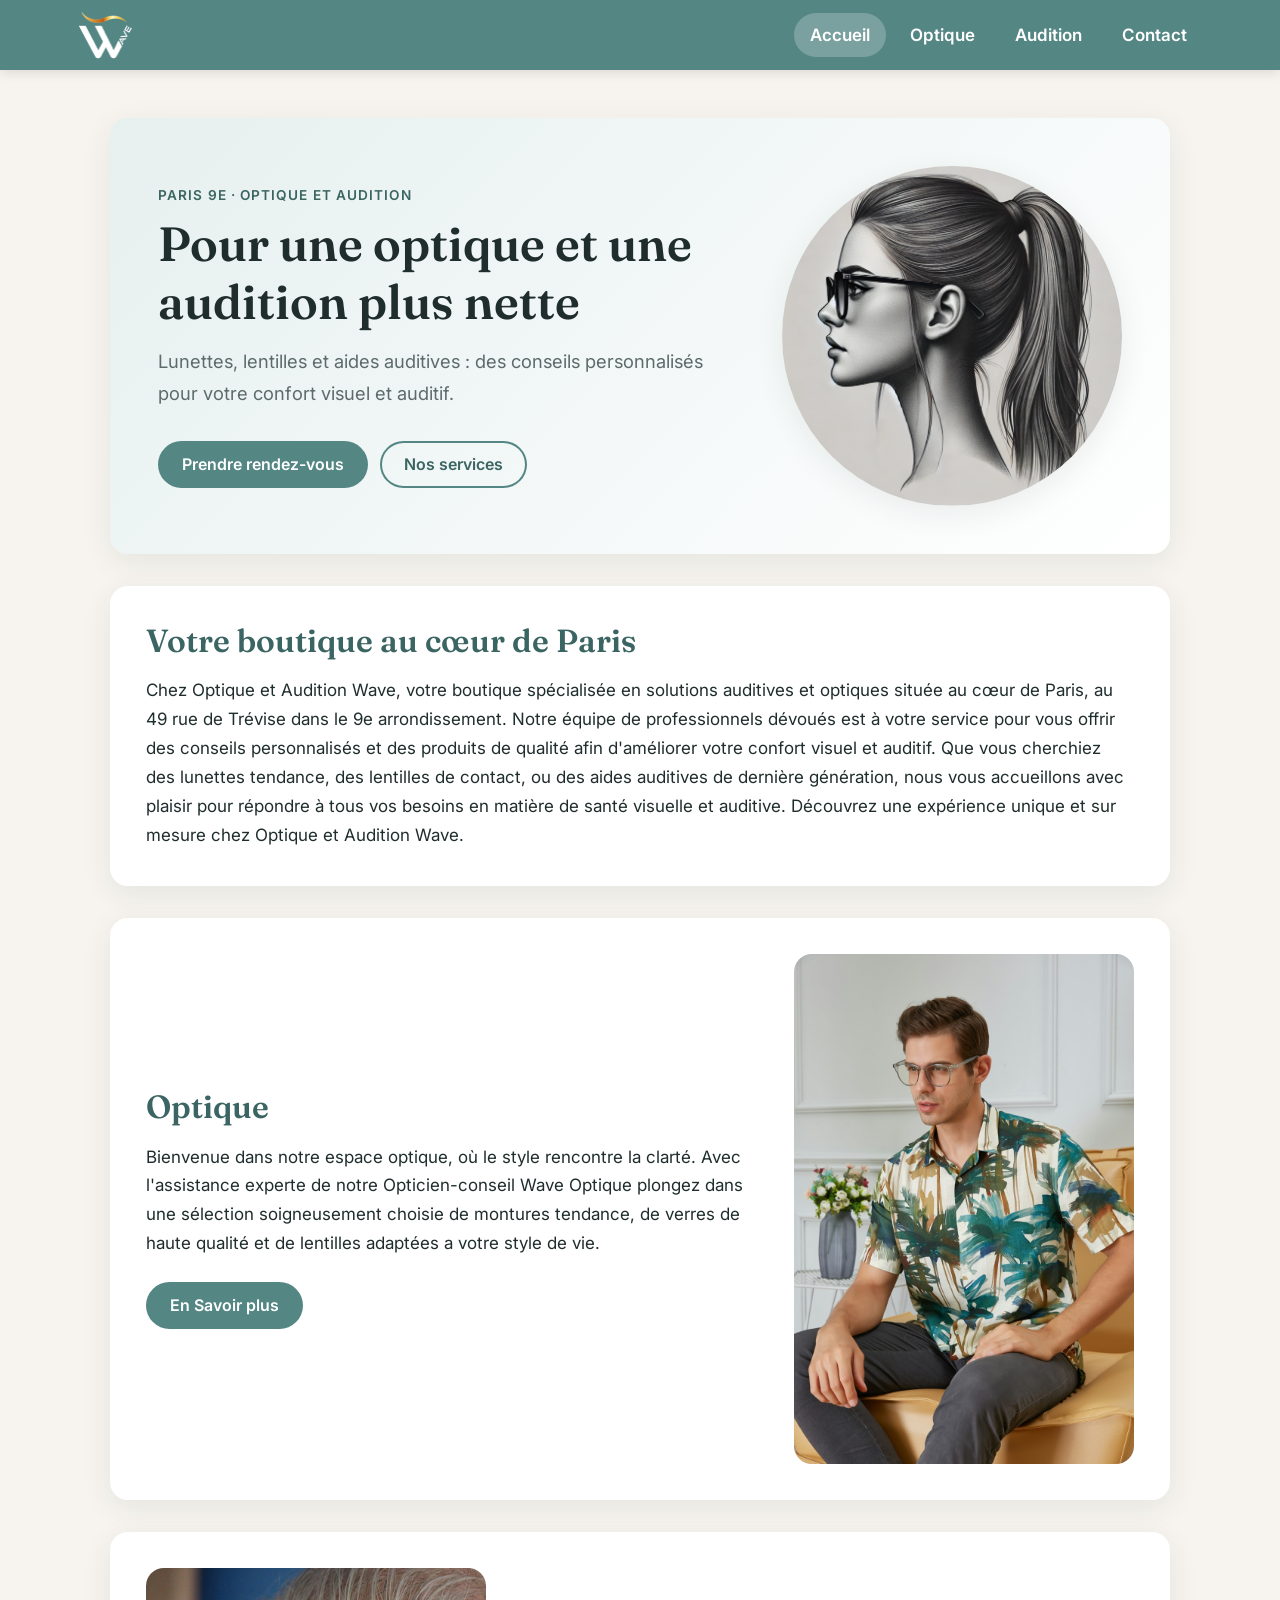
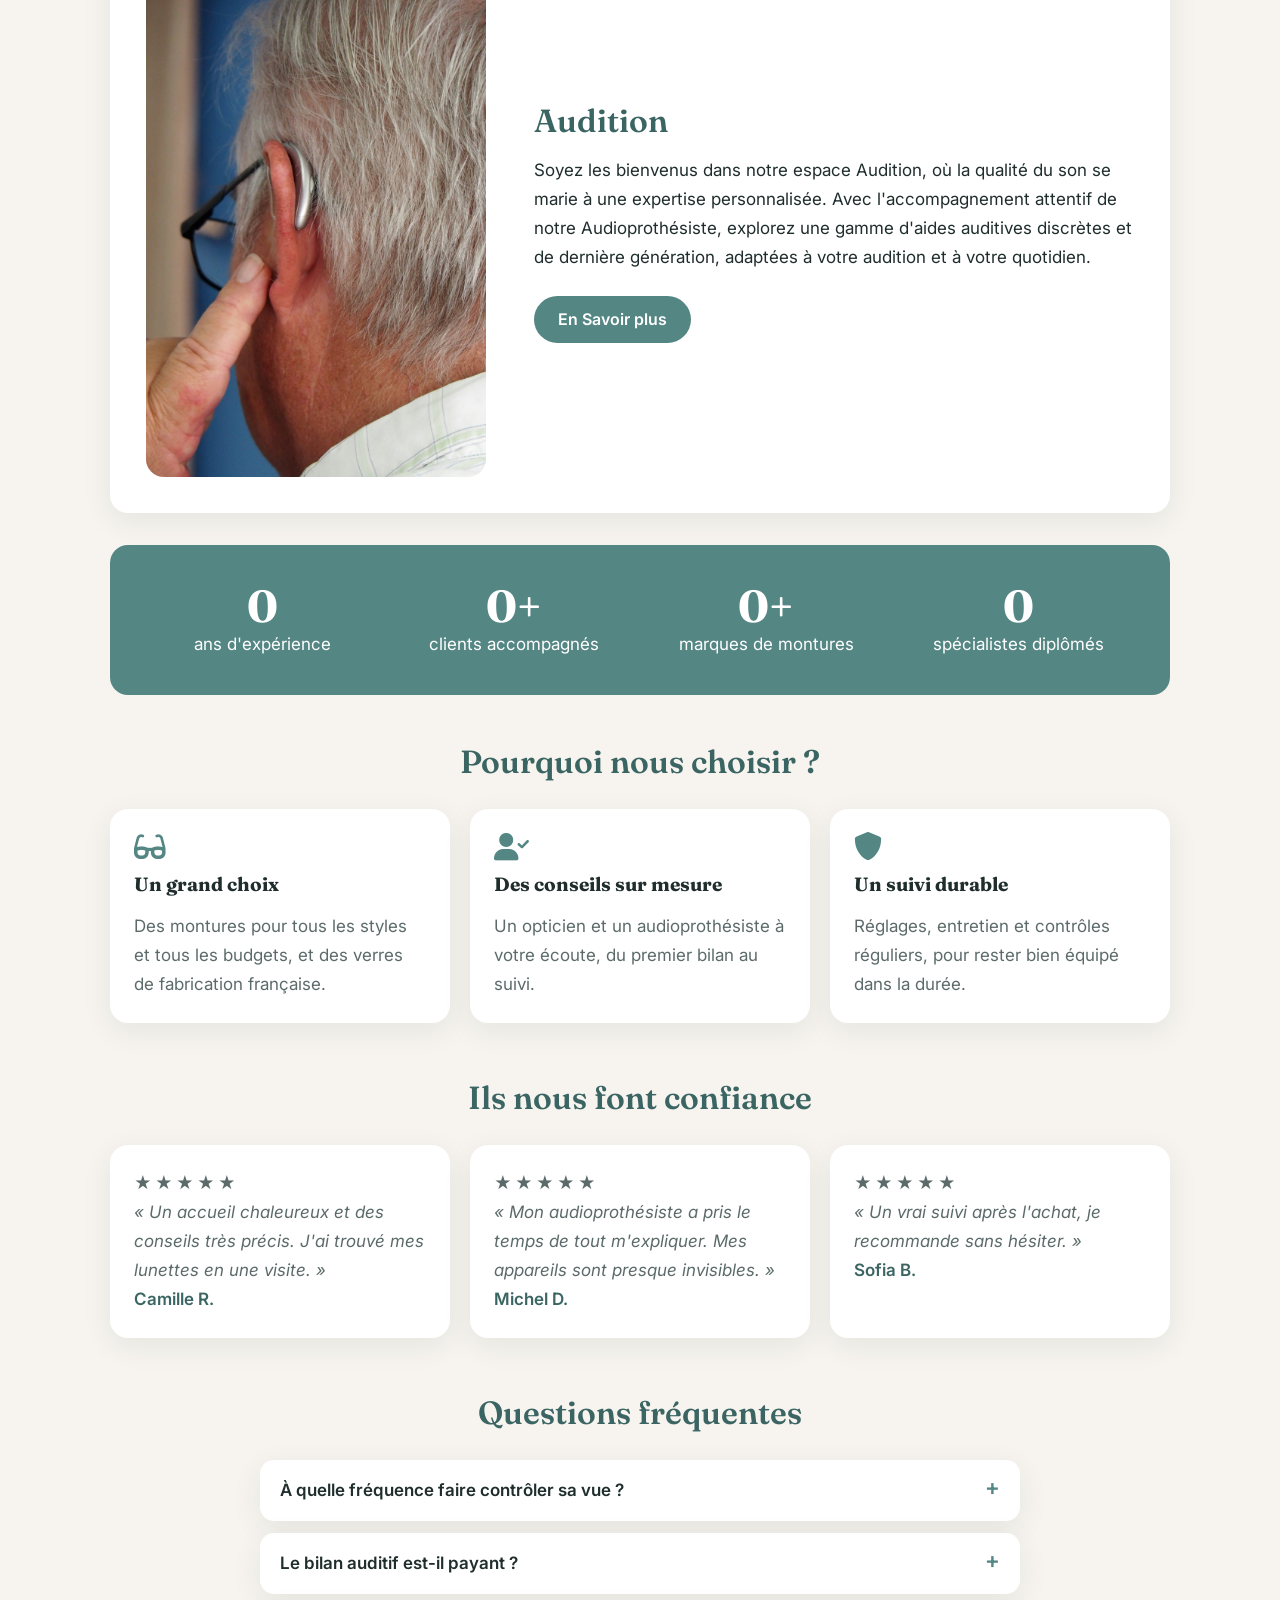
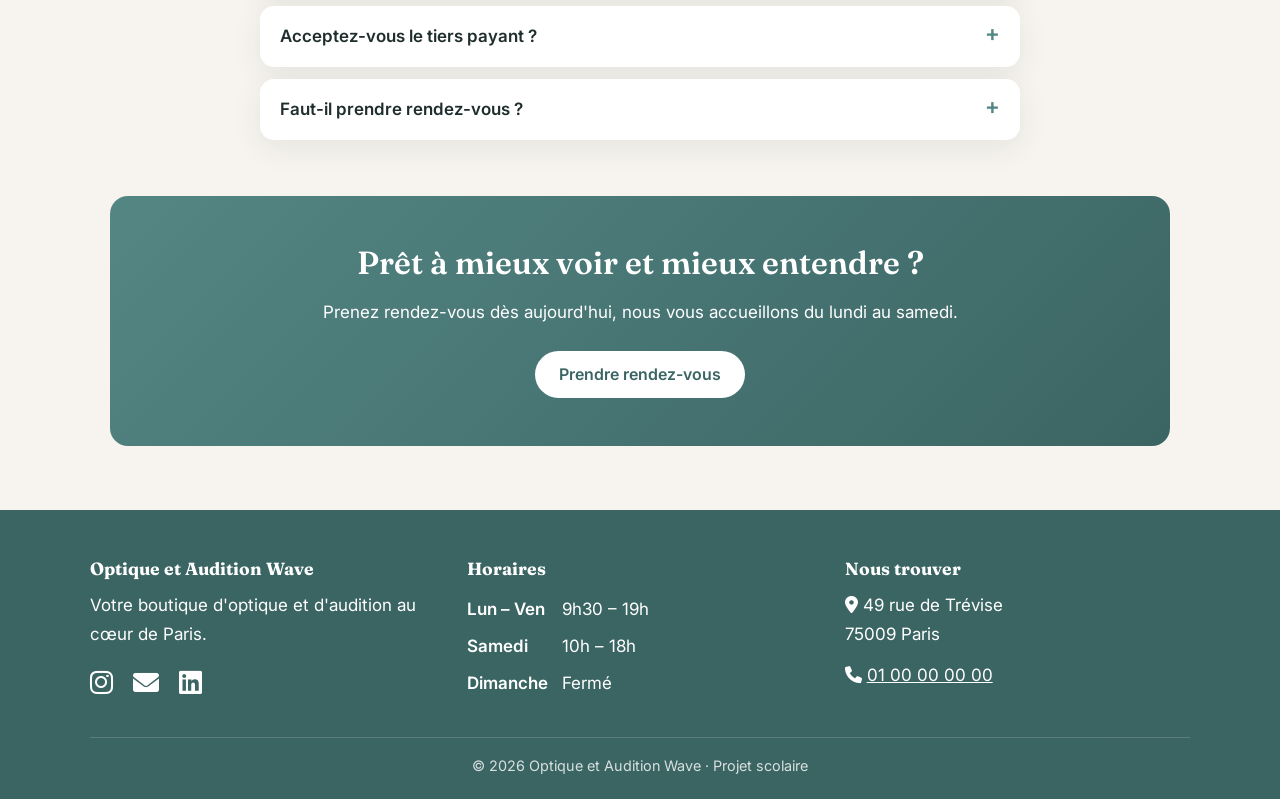
==== commit a9953651: "feat(accueil): add hero, stats, testimonials, FAQ and richer footer - Add an "Accueil" link to the m" ====
--- a/index.html
+++ b/index.html
@@ -19,7 +19,6 @@
 </head>
 
 <body>
-    <div class="announce"><span><i class="fas fa-check-circle" aria-hidden="true"></i> Bilan auditif offert</span><span><i class="fas fa-check-circle" aria-hidden="true"></i> Tiers payant accepté</span><span><i class="fas fa-check-circle" aria-hidden="true"></i> 2e paire offerte*</span></div>
     <header>
         <a href="index.html"><img class="logo" src="images/logo.png" alt="Logo"></a>
         <button class="menu-toggle" aria-label="Ouvrir le menu" aria-expanded="false" aria-controls="menu"><i class="fas fa-bars" aria-hidden="true"></i></button>
@@ -46,46 +45,6 @@
             <img class="hero-img" src="images/hero.png" alt="Femme portant des lunettes">
         </section>
 
-        <section class="reassurance">
-            <div><i class="fas fa-flag" aria-hidden="true"></i><strong>Verres français</strong><span>Fabrication de qualité</span></div>
-            <div><i class="fas fa-hand-holding-medical" aria-hidden="true"></i><strong>Tiers payant</strong><span>Avec la plupart des mutuelles</span></div>
-            <div><i class="fas fa-shield-alt" aria-hidden="true"></i><strong>Garantie 2 ans</strong><span>Sur toutes nos montures</span></div>
-            <div><i class="fas fa-headphones" aria-hidden="true"></i><strong>Bilan auditif offert</strong><span>Sans engagement</span></div>
-        </section>
-
-        <section id="services" class="tiles-section">
-            <h2 class="section-title">Découvrez nos univers</h2>
-            <div class="tiles">
-                <a class="tile" href="pages/optique.html">
-                    <img src="images/optique.jpg" alt="" loading="lazy">
-                    <div><h3>Lunettes de vue</h3><span>Découvrir <i class="fas fa-arrow-right" aria-hidden="true"></i></span></div>
-                </a>
-                <a class="tile" href="pages/optique.html">
-                    <img src="images/lunette.jpg" alt="" loading="lazy">
-                    <div><h3>Montures</h3><span>Découvrir <i class="fas fa-arrow-right" aria-hidden="true"></i></span></div>
-                </a>
-                <a class="tile" href="pages/optique.html">
-                    <img src="images/lentille.jpg" alt="" loading="lazy">
-                    <div><h3>Lentilles</h3><span>Découvrir <i class="fas fa-arrow-right" aria-hidden="true"></i></span></div>
-                </a>
-                <a class="tile" href="pages/audition.html">
-                    <img src="images/audition.jpg" alt="" loading="lazy">
-                    <div><h3>Audition</h3><span>Découvrir <i class="fas fa-arrow-right" aria-hidden="true"></i></span></div>
-                </a>
-            </div>
-        </section>
-
-        <section class="promo">
-            <div>
-                <p class="eyebrow">Offre du moment</p>
-                <h2>La 2e paire offerte</h2>
-                <p>Pour tout achat d'une paire de lunettes de vue avec verres progressifs, la seconde paire est offerte.</p>
-                <a class="btn btn-light" href="pages/contact.html">J'en profite</a>
-                <p class="legal">*Offre fictive, dans le cadre d'un projet scolaire.</p>
-            </div>
-            <div class="promo-badge" aria-hidden="true"><strong>2<sup>e</sup></strong><span>paire<br>offerte</span></div>
-        </section>
-
         <section class="contener1 about">
             <div class="section1">
                 <h2>Votre boutique au cœur de Paris</h2>
@@ -93,6 +52,7 @@
             </div>
         </section>
 
+        <div id="services"></div>
 
         <section class="contener2">
             <div class="section1">
@@ -123,15 +83,6 @@
                 <div><a class="learn-more" href="pages/audition.html">En Savoir plus</a></div>
             </div>
         </section>
-        <section class="steps">
-            <h2 class="section-title">Votre rendez-vous en 3 étapes</h2>
-            <ol>
-                <li><span>1</span><h3>Réservez</h3><p>Choisissez votre créneau en ligne ou par téléphone.</p></li>
-                <li><span>2</span><h3>Essayez</h3><p>Votre spécialiste vous conseille et vous essayez nos modèles.</p></li>
-                <li><span>3</span><h3>Repartez équipé</h3><p>Réglages, ajustements et suivi inclus après votre achat.</p></li>
-            </ol>
-        </section>
-
         <section class="stats">
             <div><strong data-count="15">0</strong><span>ans d'expérience</span></div>
             <div><strong data-count="2500" data-plus>0</strong><span>clients accompagnés</span></div>
--- a/css/style.css
+++ b/css/style.css
@@ -1,16 +1,15 @@
 /* ---------- Variables ---------- */
 
 :root {
-    --primary: #0f4c5c;
-    --primary-dark: #0a3642;
-    --primary-light: #e3eff1;
-    --sand: #f8f5f0;
-    --ink: #14262b;
-    --muted: #58696d;
-    --accent: #c9a45c;
+    --teal: #548684;
+    --teal-dark: #3b6563;
+    --teal-light: #e6f0ef;
+    --sand: #f7f4ef;
+    --ink: #1f2d2c;
+    --muted: #5c6b6a;
     --white: #ffffff;
     --radius: 18px;
-    --shadow: 0 8px 30px rgba(20, 38, 43, 0.08);
+    --shadow: 0 8px 30px rgba(31, 45, 44, 0.08);
 }
 
 /* ---------- Base ---------- */
@@ -51,7 +50,7 @@
 h2 {
     font-size: clamp(1.5rem, 3vw, 2rem);
     font-weight: 600;
-    color: var(--primary-dark);
+    color: var(--teal-dark);
 }
 
 p {
@@ -68,7 +67,7 @@
     justify-content: space-between;
     align-items: center;
     padding: 10px 6vw;
-    background-color: var(--primary);
+    background-color: var(--teal);
     box-shadow: 0 2px 12px rgba(0, 0, 0, 0.12);
 }
 
@@ -173,7 +172,7 @@
 }
 
 .tips li::marker {
-    color: var(--primary);
+    color: var(--teal);
 }
 
 .learn-more,
@@ -182,7 +181,7 @@
     margin-top: 8px;
     padding: 10px 24px;
     border-radius: 999px;
-    background-color: var(--primary);
+    background-color: var(--teal);
     color: var(--white);
     font-weight: 600;
     text-decoration: none;
@@ -195,7 +194,7 @@
 
 .learn-more:hover,
 .btn:hover {
-    background-color: var(--primary-dark);
+    background-color: var(--teal-dark);
     transform: translateY(-2px);
 }
 
@@ -204,7 +203,7 @@
 body > footer {
     margin-top: 32px;
     padding: 48px 20px 20px;
-    background-color: var(--primary-dark);
+    background-color: var(--teal-dark);
     color: var(--white);
 }
 
@@ -256,7 +255,7 @@
 }
 
 .hours.dark li {
-    border-bottom: 1px solid #dfeaed;
+    border-bottom: 1px solid #e3eceb;
 }
 
 #icons {
@@ -303,7 +302,7 @@
 .contact-section input,
 .contact-section textarea {
     padding: 12px 14px;
-    border: 1px solid #c9d9dd;
+    border: 1px solid #cfdad9;
     border-radius: 10px;
     background-color: var(--sand);
     font: inherit;
@@ -311,8 +310,8 @@
 
 .contact-section input:focus,
 .contact-section textarea:focus {
-    outline: 2px solid var(--primary);
-    border-color: var(--primary);
+    outline: 2px solid var(--teal);
+    border-color: var(--teal);
 }
 
 .contact-section button {
@@ -322,7 +321,7 @@
 
 #statusMessage {
     margin-top: 12px;
-    color: var(--primary-dark);
+    color: var(--teal-dark);
 }
 
 /* ---------- Mobile ---------- */
@@ -383,7 +382,7 @@
 .services {
     padding: 36px;
     margin-bottom: 32px;
-    background-color: var(--primary-light);
+    background-color: var(--teal-light);
     border-radius: var(--radius);
 }
 
@@ -403,7 +402,7 @@
 
 .cards i {
     font-size: 28px;
-    color: var(--primary);
+    color: var(--teal);
     margin-bottom: 12px;
 }
 
@@ -502,7 +501,7 @@
     gap: 48px;
     padding: 48px;
     margin-bottom: 32px;
-    background: linear-gradient(135deg, var(--primary-light), var(--white));
+    background: linear-gradient(135deg, var(--teal-light), var(--white));
     border-radius: var(--radius);
     box-shadow: var(--shadow);
 }
@@ -522,7 +521,7 @@
 
 .eyebrow {
     margin-bottom: 8px;
-    color: var(--primary-dark);
+    color: var(--teal-dark);
     font-weight: 600;
     letter-spacing: 0.08em;
     text-transform: uppercase;
@@ -543,12 +542,12 @@
 
 .btn-outline {
     background-color: transparent;
-    color: var(--primary-dark);
-    box-shadow: inset 0 0 0 2px var(--primary);
+    color: var(--teal-dark);
+    box-shadow: inset 0 0 0 2px var(--teal);
 }
 
 .btn-outline:hover {
-    background-color: var(--primary);
+    background-color: var(--teal);
     color: var(--white);
 }
 
@@ -587,7 +586,7 @@
     gap: 20px;
     padding: 36px;
     margin-bottom: 48px;
-    background-color: var(--primary);
+    background-color: var(--teal);
     color: var(--white);
     border-radius: var(--radius);
     text-align: center;
@@ -629,7 +628,7 @@
 blockquote cite {
     font-style: normal;
     font-weight: 600;
-    color: var(--primary-dark);
+    color: var(--teal-dark);
 }
 
 .stars {
@@ -650,7 +649,7 @@
 .cards article:hover,
 blockquote:hover {
     transform: translateY(-6px);
-    box-shadow: 0 16px 40px rgba(20, 38, 43, 0.14);
+    box-shadow: 0 16px 40px rgba(31, 45, 44, 0.14);
 }
 
 .faq {
@@ -682,7 +681,7 @@
 
 .faq summary::after {
     content: "+";
-    color: var(--primary);
+    color: var(--teal);
     font-size: 1.4rem;
     line-height: 1;
     transition: transform 0.25s;
@@ -701,7 +700,7 @@
 .cta-band {
     padding: 48px 24px;
     margin-bottom: 8px;
-    background: linear-gradient(135deg, var(--primary), var(--primary-dark));
+    background: linear-gradient(135deg, var(--teal), var(--teal-dark));
     color: var(--white);
     border-radius: var(--radius);
     text-align: center;
@@ -713,11 +712,11 @@
 
 .btn-light {
     background-color: var(--white);
-    color: var(--primary-dark);
+    color: var(--teal-dark);
 }
 
 .btn-light:hover {
-    background-color: var(--primary-light);
+    background-color: var(--teal-light);
 }
 
 /* ---------- Animations et finitions ---------- */
@@ -783,7 +782,7 @@
     height: 46px;
     border: none;
     border-radius: 50%;
-    background-color: var(--primary);
+    background-color: var(--teal);
     color: var(--white);
     box-shadow: var(--shadow);
     cursor: pointer;
@@ -800,7 +799,7 @@
 }
 
 .back-to-top:hover {
-    background-color: var(--primary-dark);
+    background-color: var(--teal-dark);
 }
 
 html {
@@ -814,402 +813,6 @@
 }
 
 .find-us a:not(.btn) {
-    color: var(--primary-dark);
-    font-weight: 600;
-}
-
-/* ---------- Finitions « pro » ---------- */
-
-h1,
-h2 {
-    font-weight: 500;
-    letter-spacing: -0.01em;
-}
-
-/* Navigation : soulignement doré à la place de la pastille */
-nav ul li a {
-    position: relative;
-    border-radius: 0;
-    padding: 8px 12px;
-}
-
-nav ul li a::after {
-    content: "";
-    position: absolute;
-    left: 12px;
-    right: 12px;
-    bottom: 2px;
-    height: 2px;
-    background-color: var(--accent);
-    transform: scaleX(0);
-    transform-origin: left;
-    transition: transform 0.25s;
-}
-
-nav ul li a:hover,
-nav ul li a[aria-current="page"] {
-    background-color: transparent;
-}
-
-nav ul li a:hover::after,
-nav ul li a[aria-current="page"]::after {
-    transform: scaleX(1);
-}
-
-/* Cartes : bordure fine plutôt qu'une grosse ombre */
-.contener1,
-.contener2,
-.contener3,
-.cards article,
-blockquote,
-.faq details,
-.contact-section {
-    border: 1px solid rgba(15, 76, 92, 0.08);
-    box-shadow: 0 2px 4px rgba(20, 38, 43, 0.04), 0 12px 32px rgba(20, 38, 43, 0.06);
-}
-
-/* Titres de section avec filet doré */
-.section-title::after,
-.services h2::after {
-    content: "";
-    display: block;
-    width: 48px;
-    height: 3px;
-    margin: 14px auto 0;
-    background-color: var(--accent);
-    border-radius: 2px;
-}
-
-.services h2::after {
-    margin-left: 0;
-}
-
-/* Hero sombre et plein */
-.hero {
-    background: linear-gradient(135deg, var(--primary-dark), var(--primary) 70%);
-    color: var(--white);
-    border: none;
-    padding: 64px 56px;
-}
-
-.hero h1 {
-    color: var(--white);
-}
-
-.hero .eyebrow {
-    color: var(--accent);
-}
-
-.hero .lead {
-    color: rgba(255, 255, 255, 0.82);
-}
-
-.hero .btn {
-    background-color: var(--white);
-    color: var(--primary-dark);
-}
-
-.hero .btn:hover {
-    background-color: var(--primary-light);
-}
-
-.hero .btn-outline {
-    background-color: transparent;
-    color: var(--white);
-    box-shadow: inset 0 0 0 2px rgba(255, 255, 255, 0.6);
-}
-
-.hero .btn-outline:hover {
-    background-color: var(--white);
-    color: var(--primary-dark);
-}
-
-.hero-img {
-    box-shadow: 0 0 0 8px rgba(255, 255, 255, 0.12), 0 24px 48px rgba(0, 0, 0, 0.3);
-}
-
-/* Chiffres clés */
-.stats {
-    background: linear-gradient(135deg, var(--primary), var(--primary-dark));
-}
-
-.stats strong {
-    color: var(--accent);
-}
-
-.stats span {
-    font-size: 0.95rem;
-    opacity: 0.9;
-}
-
-/* Icônes et étoiles */
-.cards i {
-    display: inline-flex;
-    align-items: center;
-    justify-content: center;
-    width: 52px;
-    height: 52px;
-    margin-bottom: 16px;
-    border-radius: 14px;
-    background-color: var(--primary-light);
-    font-size: 22px;
-}
-
-.eyebrow {
-    color: var(--primary);
-}
-
-.cta-band {
-    background: linear-gradient(135deg, var(--primary-dark), var(--primary));
-}
-
-.cta-band h2 {
-    letter-spacing: -0.01em;
-}
-
-body > footer {
-    background-color: #0a2a33;
-}
-
-@media (max-width: 800px) {
-    .hero {
-        padding: 32px 24px;
-    }
-}
-
-blockquote .stars {
-    color: var(--accent);
-}
-
-/* ---------- Inspiration grandes enseignes d'optique ---------- */
-
-.announce {
-    display: flex;
-    justify-content: center;
-    flex-wrap: wrap;
-    gap: 8px 32px;
-    padding: 8px 16px;
-    background-color: #0a2a33;
-    color: var(--white);
-    font-size: 0.85rem;
-    font-weight: 600;
-}
-
-.announce i {
-    margin-right: 6px;
-    color: var(--accent);
-}
-
-.reassurance {
-    display: grid;
-    grid-template-columns: repeat(auto-fit, minmax(200px, 1fr));
-    gap: 16px;
-    margin-bottom: 56px;
-}
-
-.reassurance div {
-    display: flex;
-    flex-direction: column;
-    align-items: center;
-    padding: 8px;
-    text-align: center;
-}
-
-.reassurance i {
-    margin-bottom: 8px;
-    color: var(--primary);
-    font-size: 26px;
-}
-
-.reassurance span {
-    color: var(--muted);
-    font-size: 0.9rem;
-}
-
-.tiles-section {
-    margin-bottom: 56px;
-    scroll-margin-top: 90px;
-}
-
-.tiles {
-    display: grid;
-    grid-template-columns: repeat(auto-fit, minmax(230px, 1fr));
-    gap: 20px;
-}
-
-.tile {
-    position: relative;
-    display: block;
-    aspect-ratio: 3 / 4;
-    overflow: hidden;
-    border-radius: var(--radius);
-    color: var(--white);
-    text-decoration: none;
-    box-shadow: var(--shadow);
-}
-
-.tile img {
-    width: 100%;
-    height: 100%;
-    object-fit: cover;
-    transition: transform 0.6s ease;
-}
-
-.tile::after {
-    content: "";
-    position: absolute;
-    inset: 0;
-    background: linear-gradient(to top, rgba(10, 42, 51, 0.85), rgba(10, 42, 51, 0) 55%);
-}
-
-.tile div {
-    position: absolute;
-    left: 20px;
-    right: 20px;
-    bottom: 18px;
-    z-index: 1;
-}
-
-.tile h3 {
-    margin-bottom: 4px;
-    font-size: 1.5rem;
-}
-
-.tile span {
-    font-weight: 600;
-    font-size: 0.95rem;
-}
-
-.tile span i {
-    margin-left: 4px;
-    color: var(--accent);
-    transition: margin-left 0.25s;
-}
-
-.tile:hover img {
-    transform: scale(1.08);
-}
-
-.tile:hover span i {
-    margin-left: 12px;
-}
-
-.promo {
-    display: flex;
-    align-items: center;
-    justify-content: space-between;
-    gap: 32px;
-    padding: 48px 56px;
-    margin-bottom: 56px;
-    background: linear-gradient(135deg, #b88f3f, var(--accent));
-    border-radius: var(--radius);
-    color: #2a1f08;
-}
-
-.promo h2 {
-    color: #2a1f08;
-    font-size: clamp(1.8rem, 4vw, 2.6rem);
-}
-
-.promo .eyebrow {
-    color: #2a1f08;
-}
-
-.promo .btn {
-    background-color: #0a2a33;
-    color: var(--white);
-}
-
-.promo .btn:hover {
-    background-color: #14262b;
-}
-
-.promo .legal {
-    margin: 14px 0 0;
-    font-size: 0.8rem;
-    opacity: 0.75;
-}
-
-.promo-badge {
-    flex: 0 0 auto;
-    display: flex;
-    flex-direction: column;
-    align-items: center;
-    justify-content: center;
-    width: 170px;
-    height: 170px;
-    border-radius: 50%;
-    background-color: #0a2a33;
-    color: var(--accent);
-    text-align: center;
-    line-height: 1.1;
-}
-
-.promo-badge strong {
-    font-family: "Fraunces", Georgia, serif;
-    font-size: 3.4rem;
-}
-
-.promo-badge sup {
-    font-size: 1.2rem;
-}
-
-.promo-badge span {
-    font-size: 0.95rem;
-    font-weight: 600;
-    color: var(--white);
-}
-
-.steps {
-    margin-bottom: 56px;
-}
-
-.steps ol {
-    display: grid;
-    grid-template-columns: repeat(auto-fit, minmax(220px, 1fr));
-    gap: 24px;
-    margin: 0;
-    padding: 0;
-    list-style: none;
-    counter-reset: step;
-}
-
-.steps li {
-    text-align: center;
-}
-
-.steps li > span {
-    display: inline-flex;
-    align-items: center;
-    justify-content: center;
-    width: 52px;
-    height: 52px;
-    margin-bottom: 12px;
-    border-radius: 50%;
-    background-color: var(--primary);
-    color: var(--white);
-    font-family: "Fraunces", Georgia, serif;
-    font-size: 1.4rem;
-    box-shadow: 0 0 0 6px var(--primary-light);
-}
-
-.steps p {
-    color: var(--muted);
-}
-
-@media (max-width: 800px) {
-    .promo {
-        flex-direction: column-reverse;
-        padding: 32px 24px;
-        text-align: center;
-    }
-
-    .promo-badge {
-        width: 130px;
-        height: 130px;
-    }
-
-    .promo-badge strong {
-        font-size: 2.6rem;
-    }
-}
+    color: var(--teal-dark);
+    font-weight: 600;
+}
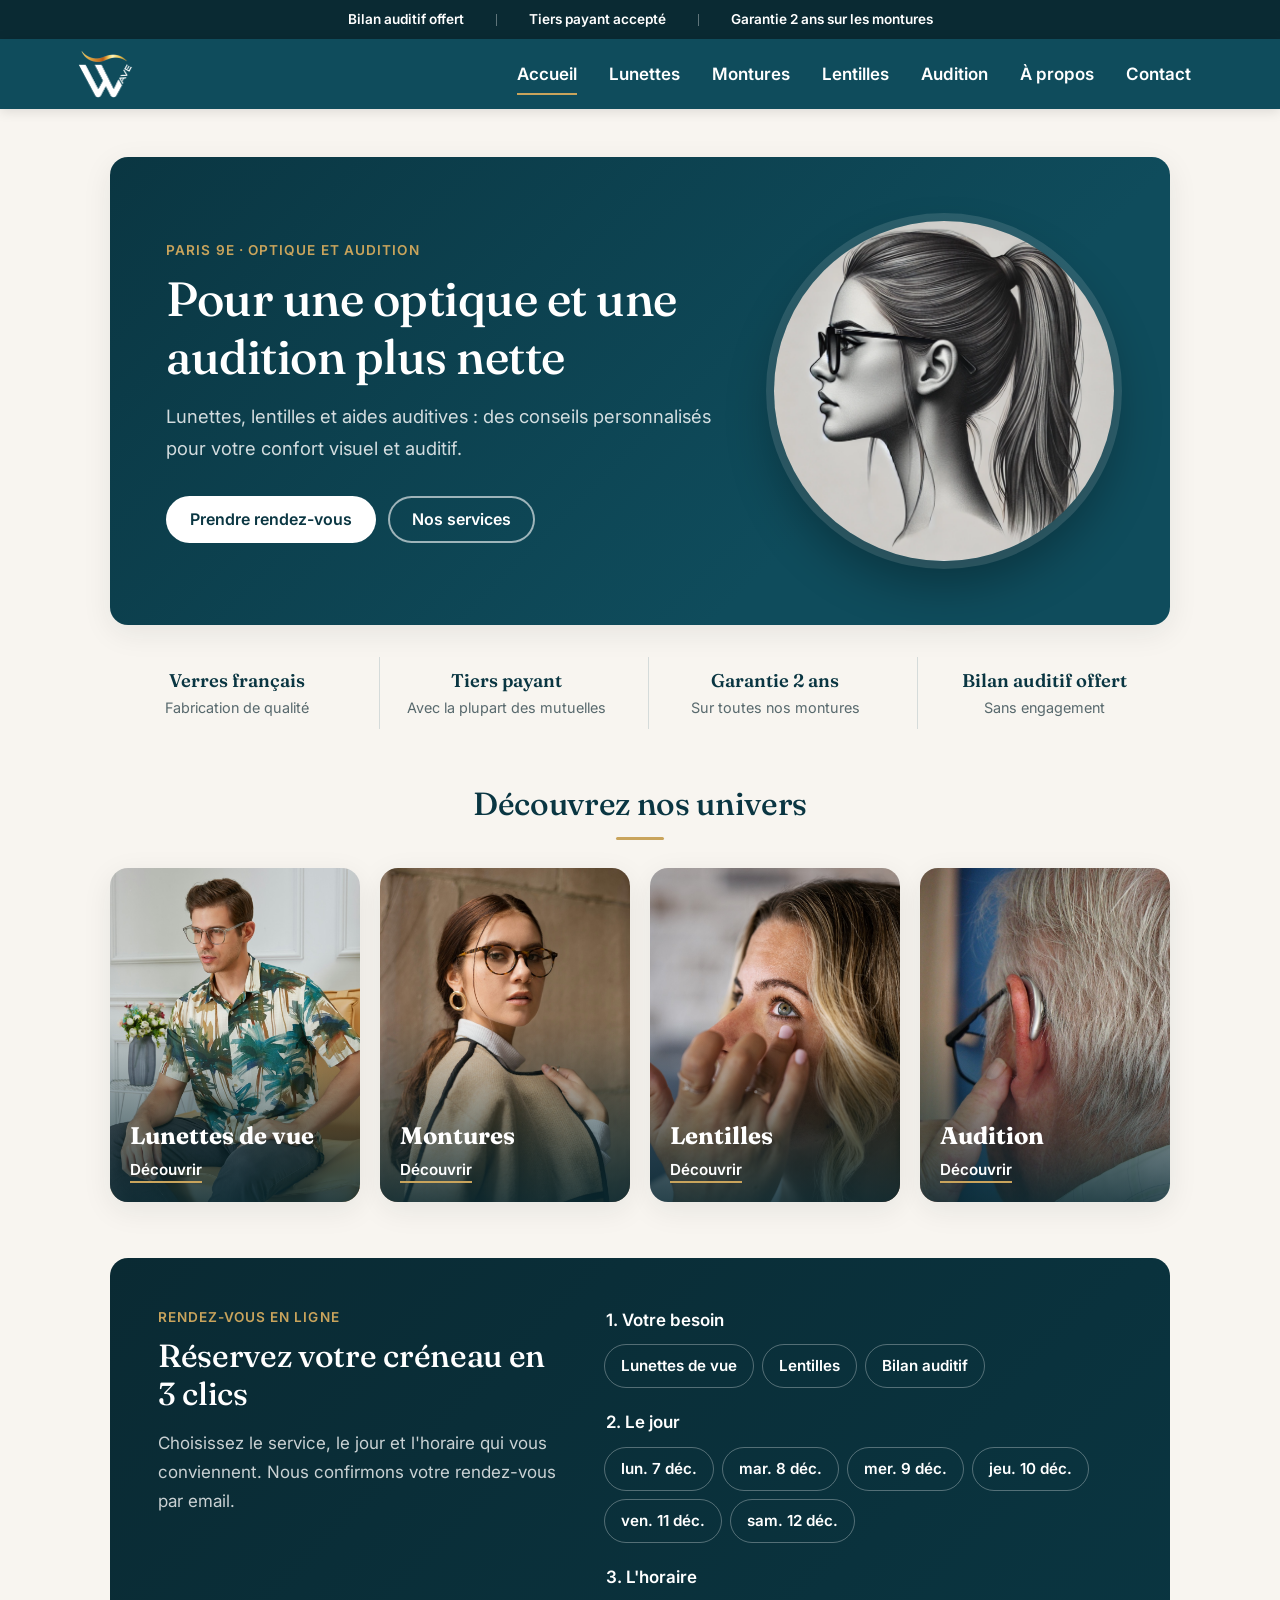
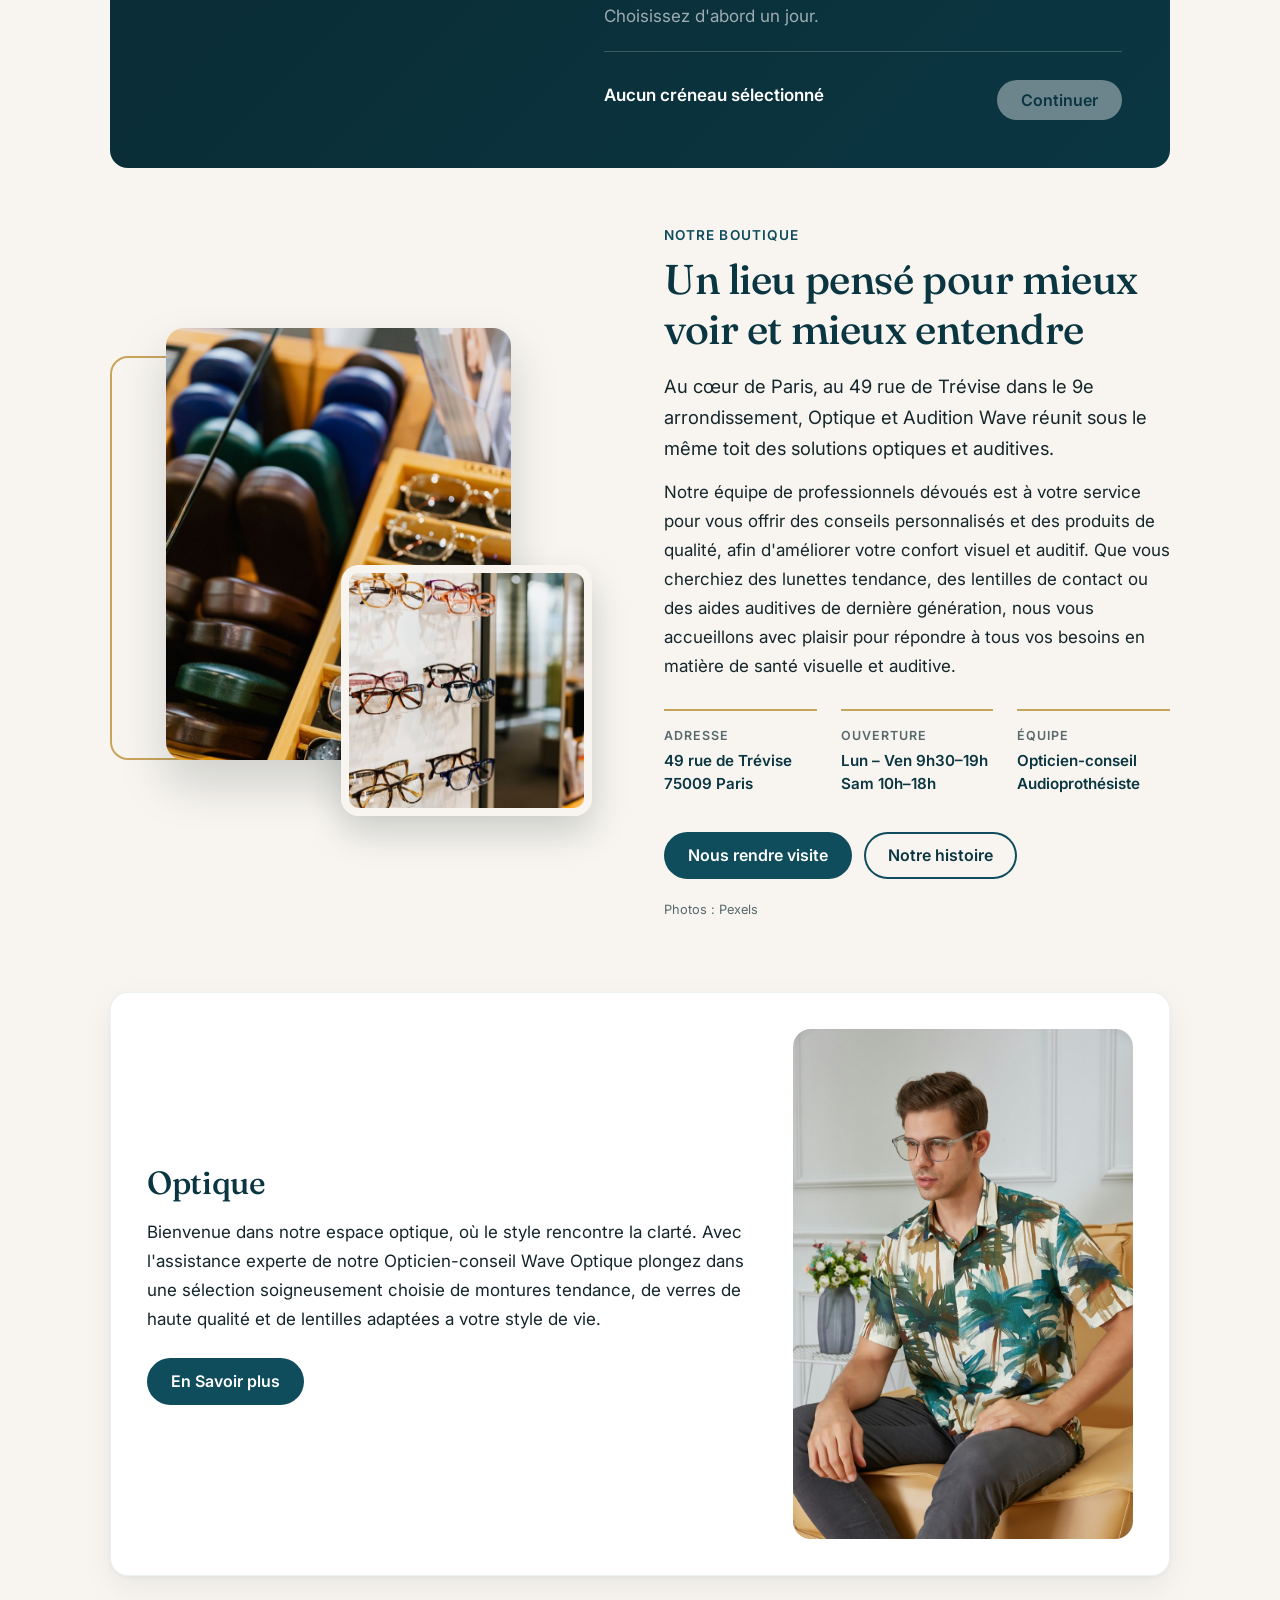
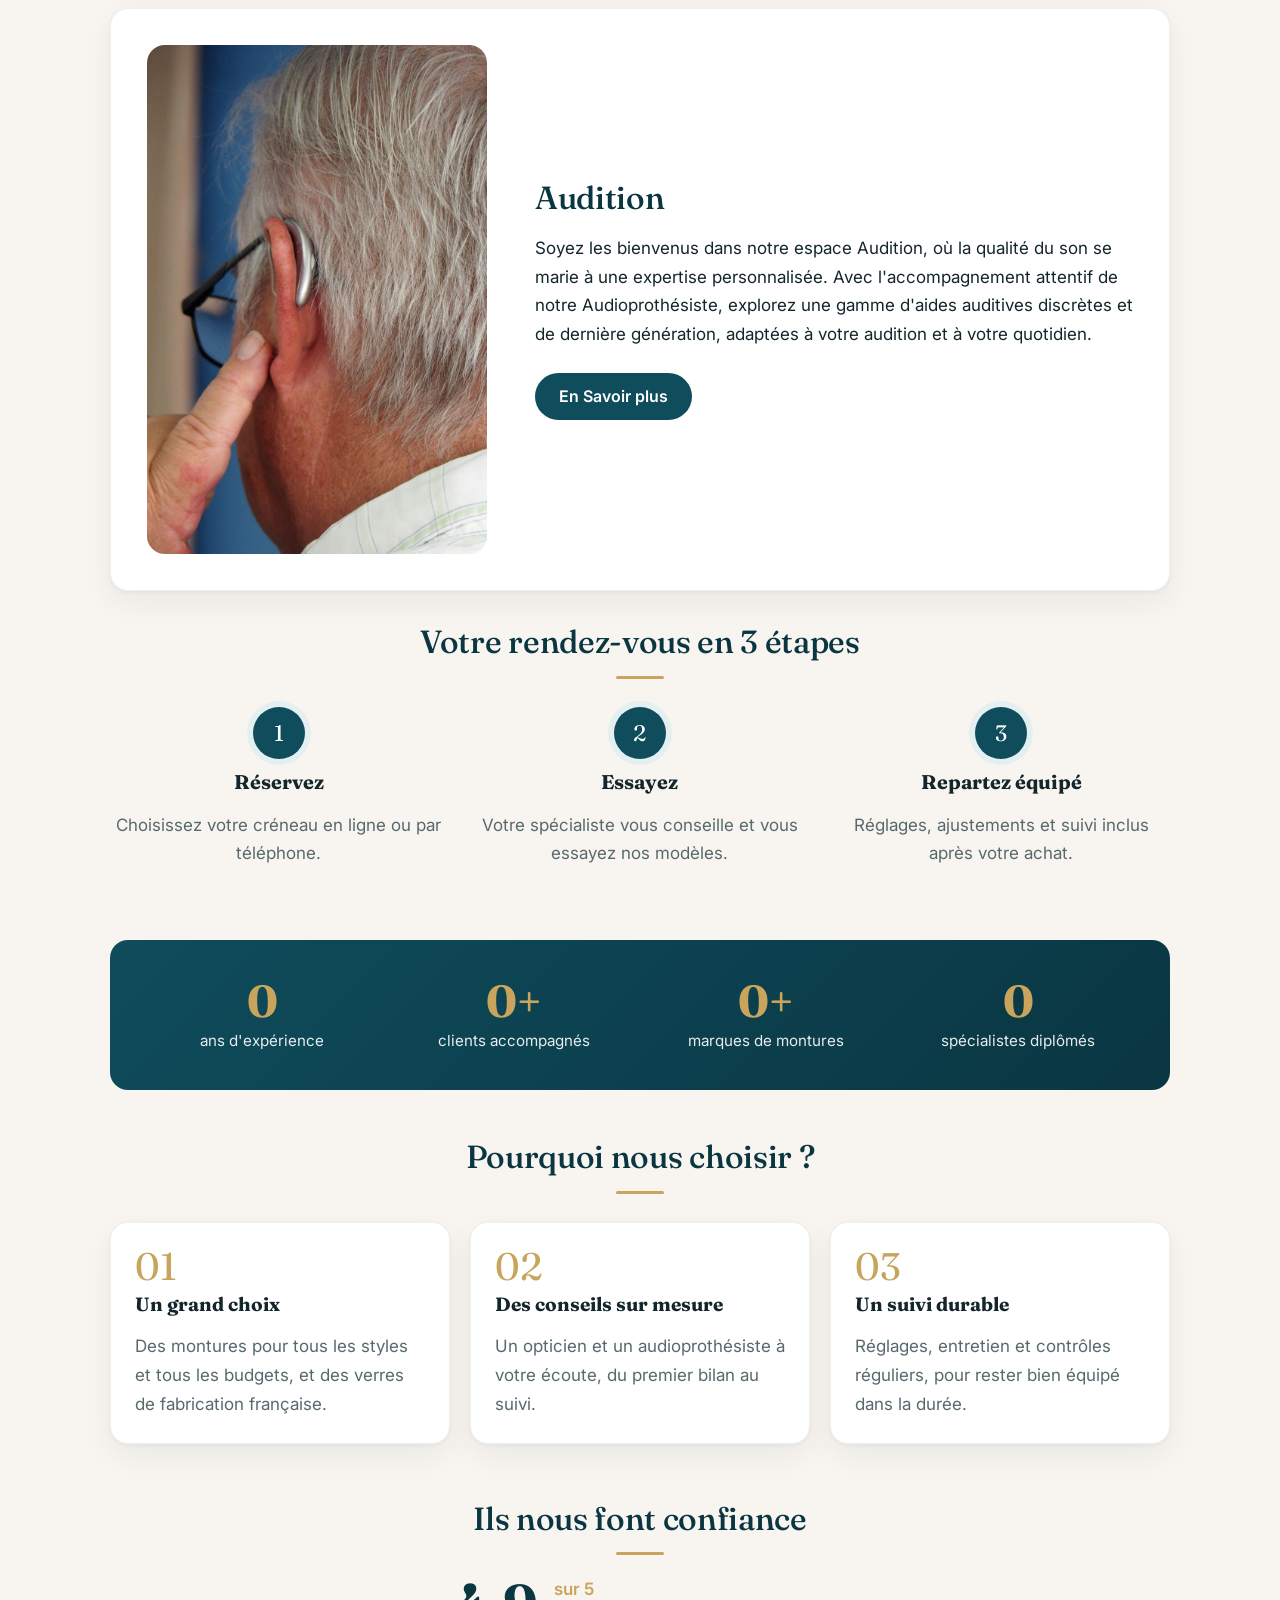
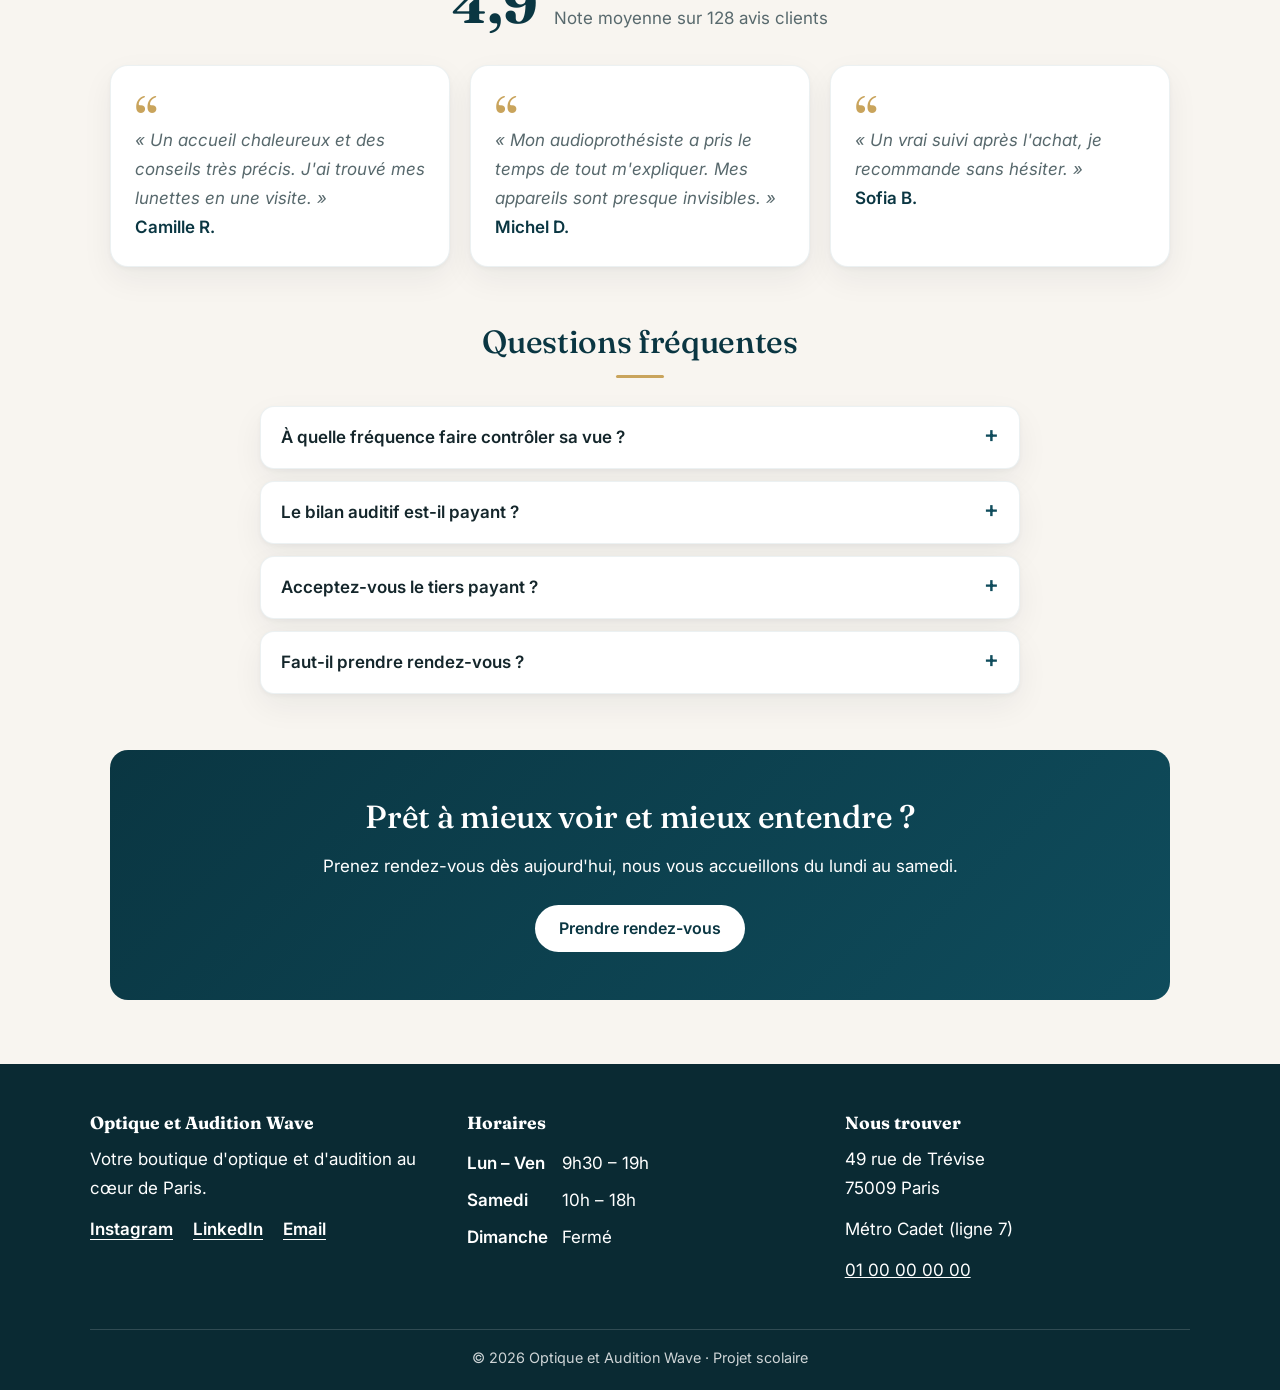
==== commit 939b5ed4: "feat: add new pages, booking, quiz, product photos and store section New pages - Lunettes, Montures," ====
--- a/index.html
+++ b/index.html
@@ -12,23 +12,18 @@
     <link rel="icon" type="image/png" href="images/logo.png">
     <link rel="preconnect" href="https://fonts.googleapis.com">
     <link rel="preconnect" href="https://fonts.gstatic.com" crossorigin>
-    <link href="https://fonts.googleapis.com/css2?family=Fraunces:wght@600&family=Inter:wght@400;600&display=swap" rel="stylesheet">
+    <link href="https://fonts.googleapis.com/css2?family=Fraunces:wght@500;600&family=Inter:wght@400;600&display=swap" rel="stylesheet">
     <link rel="stylesheet" href="css/style.css">
-    <link rel="stylesheet" href="https://cdnjs.cloudflare.com/ajax/libs/font-awesome/6.0.0-beta3/css/all.min.css" >
     
 </head>
 
 <body>
+    <div class="announce"><span>Bilan auditif offert</span><span>Tiers payant accepté</span><span>Garantie 2 ans sur les montures</span></div>
     <header>
-        <a href="index.html"><img class="logo" src="images/logo.png" alt="Logo"></a>
-        <button class="menu-toggle" aria-label="Ouvrir le menu" aria-expanded="false" aria-controls="menu"><i class="fas fa-bars" aria-hidden="true"></i></button>
+        <a href="index.html"><img class="logo" src="images/logo.png" alt="Optique et Audition Wave"></a>
+        <button class="menu-toggle" aria-label="Ouvrir le menu" aria-expanded="false" aria-controls="menu"><span></span><span></span><span></span></button>
         <nav class="menu" id="menu">
-            <ul>
-                <li><a href="index.html" aria-current="page">Accueil</a></li>
-                <li><a href="pages/optique.html">Optique</a></li>
-                <li><a href="pages/audition.html">Audition</a></li>
-                <li><a href="pages/contact.html">Contact</a></li>
-            </ul>
+            <ul><li><a href="index.html" aria-current="page">Accueil</a></li><li><a href="pages/lunettes.html">Lunettes</a></li><li><a href="pages/montures.html">Montures</a></li><li><a href="pages/lentilles.html">Lentilles</a></li><li><a href="pages/audition.html">Audition</a></li><li><a href="pages/apropos.html">À propos</a></li><li><a href="pages/contact.html">Contact</a></li></ul>
         </nav>
     </header>
     <main>
@@ -45,14 +40,88 @@
             <img class="hero-img" src="images/hero.png" alt="Femme portant des lunettes">
         </section>
 
-        <section class="contener1 about">
-            <div class="section1">
-                <h2>Votre boutique au cœur de Paris</h2>
-                <p>Chez Optique et Audition Wave, votre boutique spécialisée en solutions auditives et optiques située au cœur de Paris, au 49 rue de Trévise dans le 9e arrondissement. Notre équipe de professionnels dévoués est à votre service pour vous offrir des conseils personnalisés et des produits de qualité afin d'améliorer votre confort visuel et auditif. Que vous cherchiez des lunettes tendance, des lentilles de contact, ou des aides auditives de dernière génération, nous vous accueillons avec plaisir pour répondre à tous vos besoins en matière de santé visuelle et auditive. Découvrez une expérience unique et sur mesure chez Optique et Audition Wave.</p>
-            </div>
-        </section>
-
-        <div id="services"></div>
+        <section class="reassurance">
+            <div><strong>Verres français</strong><span>Fabrication de qualité</span></div>
+            <div><strong>Tiers payant</strong><span>Avec la plupart des mutuelles</span></div>
+            <div><strong>Garantie 2 ans</strong><span>Sur toutes nos montures</span></div>
+            <div><strong>Bilan auditif offert</strong><span>Sans engagement</span></div>
+        </section>
+
+        <section id="services" class="tiles-section">
+            <h2 class="section-title">Découvrez nos univers</h2>
+            <div class="tiles">
+                <a class="tile" href="pages/lunettes.html">
+                    <img src="images/optique.jpg" alt="" loading="lazy">
+                    <div><h3>Lunettes de vue</h3><span>Découvrir</span></div>
+                </a>
+                <a class="tile" href="pages/montures.html">
+                    <img src="images/lunette.jpg" alt="" loading="lazy">
+                    <div><h3>Montures</h3><span>Découvrir</span></div>
+                </a>
+                <a class="tile" href="pages/lentilles.html">
+                    <img src="images/lentille.jpg" alt="" loading="lazy">
+                    <div><h3>Lentilles</h3><span>Découvrir</span></div>
+                </a>
+                <a class="tile" href="pages/audition.html">
+                    <img src="images/audition.jpg" alt="" loading="lazy">
+                    <div><h3>Audition</h3><span>Découvrir</span></div>
+                </a>
+            </div>
+        </section>
+
+        <section class="booking" id="rendez-vous">
+            <div class="booking-intro">
+                <p class="eyebrow">Rendez-vous en ligne</p>
+                <h2>Réservez votre créneau en 3 clics</h2>
+                <p>Choisissez le service, le jour et l'horaire qui vous conviennent. Nous confirmons votre rendez-vous par email.</p>
+            </div>
+            <form class="booking-form" id="bookingForm">
+                <fieldset>
+                    <legend>1. Votre besoin</legend>
+                    <div class="pills" data-group="service">
+                        <button type="button" aria-pressed="false" data-value="Lunettes de vue">Lunettes de vue</button>
+                        <button type="button" aria-pressed="false" data-value="Lentilles">Lentilles</button>
+                        <button type="button" aria-pressed="false" data-value="Bilan auditif">Bilan auditif</button>
+                    </div>
+                </fieldset>
+                <fieldset>
+                    <legend>2. Le jour</legend>
+                    <div class="pills" data-group="day" id="dayList"></div>
+                </fieldset>
+                <fieldset>
+                    <legend>3. L'horaire</legend>
+                    <div class="slots" data-group="time" id="slotList"><p class="hint">Choisissez d'abord un jour.</p></div>
+                </fieldset>
+                <div class="booking-footer">
+                    <p id="bookingSummary" aria-live="polite">Aucun créneau sélectionné</p>
+                    <button type="submit" class="btn btn-light" id="bookingSubmit" disabled>Continuer</button>
+                </div>
+            </form>
+        </section>
+
+        <section class="store" id="boutique">
+            <div class="store-photos">
+                <img class="photo-main" src="images/boutique/presentoir.jpg" alt="Présentoir de montures et étuis en bois" loading="lazy">
+                <img class="photo-side" src="images/boutique/vitrine.jpg" alt="Mur de montures en boutique" loading="lazy">
+            </div>
+            <div class="store-text">
+                <p class="eyebrow">Notre boutique</p>
+                <h2>Un lieu pensé pour mieux voir et mieux entendre</h2>
+                <p class="lead">Au cœur de Paris, au 49 rue de Trévise dans le 9e arrondissement, Optique et Audition Wave réunit sous le même toit des solutions optiques et auditives.</p>
+                <p>Notre équipe de professionnels dévoués est à votre service pour vous offrir des conseils personnalisés et des produits de qualité, afin d'améliorer votre confort visuel et auditif. Que vous cherchiez des lunettes tendance, des lentilles de contact ou des aides auditives de dernière génération, nous vous accueillons avec plaisir pour répondre à tous vos besoins en matière de santé visuelle et auditive.</p>
+                <dl class="facts">
+                    <div><dt>Adresse</dt><dd>49 rue de Trévise<br>75009 Paris</dd></div>
+                    <div><dt>Ouverture</dt><dd>Lun – Ven 9h30–19h<br>Sam 10h–18h</dd></div>
+                    <div><dt>Équipe</dt><dd>Opticien-conseil<br>Audioprothésiste</dd></div>
+                </dl>
+                <div class="store-actions">
+                    <a class="btn" href="pages/contact.html">Nous rendre visite</a>
+                    <a class="btn btn-outline" href="pages/apropos.html">Notre histoire</a>
+                </div>
+                <p class="credit">Photos : Pexels</p>
+            </div>
+        </section>
+
 
         <section class="contener2">
             <div class="section1">
@@ -64,7 +133,7 @@
                     soigneusement choisie de montures tendance, de
                     verres de haute qualité et de lentilles adaptées a
                     votre style de vie.</p>
-                <div><a class="learn-more" href="pages/optique.html">En Savoir plus</a></div>
+                <div><a class="learn-more" href="pages/lunettes.html">En Savoir plus</a></div>
             </div>
             <img loading="lazy" class="image2" src="images/optique.jpg" alt=" Homme assis portant des lunettes">
             
@@ -83,6 +152,15 @@
                 <div><a class="learn-more" href="pages/audition.html">En Savoir plus</a></div>
             </div>
         </section>
+        <section class="steps">
+            <h2 class="section-title">Votre rendez-vous en 3 étapes</h2>
+            <ol>
+                <li><span>1</span><h3>Réservez</h3><p>Choisissez votre créneau en ligne ou par téléphone.</p></li>
+                <li><span>2</span><h3>Essayez</h3><p>Votre spécialiste vous conseille et vous essayez nos modèles.</p></li>
+                <li><span>3</span><h3>Repartez équipé</h3><p>Réglages, ajustements et suivi inclus après votre achat.</p></li>
+            </ol>
+        </section>
+
         <section class="stats">
             <div><strong data-count="15">0</strong><span>ans d'expérience</span></div>
             <div><strong data-count="2500" data-plus>0</strong><span>clients accompagnés</span></div>
@@ -94,17 +172,17 @@
             <h2 class="section-title">Pourquoi nous choisir ?</h2>
             <div class="cards">
                 <article>
-                    <i class="fas fa-glasses" aria-hidden="true"></i>
+                    <span class="num">01</span>
                     <h3>Un grand choix</h3>
                     <p>Des montures pour tous les styles et tous les budgets, et des verres de fabrication française.</p>
                 </article>
                 <article>
-                    <i class="fas fa-user-check" aria-hidden="true"></i>
+                    <span class="num">02</span>
                     <h3>Des conseils sur mesure</h3>
                     <p>Un opticien et un audioprothésiste à votre écoute, du premier bilan au suivi.</p>
                 </article>
                 <article>
-                    <i class="fas fa-shield-alt" aria-hidden="true"></i>
+                    <span class="num">03</span>
                     <h3>Un suivi durable</h3>
                     <p>Réglages, entretien et contrôles réguliers, pour rester bien équipé dans la durée.</p>
                 </article>
@@ -113,19 +191,20 @@
 
         <section class="testimonials">
             <h2 class="section-title">Ils nous font confiance</h2>
+            <div class="rating">
+                <strong>4,9</strong>
+                <div><span>sur 5</span><p>Note moyenne sur 128 avis clients</p></div>
+            </div>
             <div class="cards">
                 <blockquote>
-                    <p class="stars" aria-label="5 étoiles sur 5">★★★★★</p>
                     <p>« Un accueil chaleureux et des conseils très précis. J'ai trouvé mes lunettes en une visite. »</p>
                     <cite>Camille R.</cite>
                 </blockquote>
                 <blockquote>
-                    <p class="stars" aria-label="5 étoiles sur 5">★★★★★</p>
                     <p>« Mon audioprothésiste a pris le temps de tout m'expliquer. Mes appareils sont presque invisibles. »</p>
                     <cite>Michel D.</cite>
                 </blockquote>
                 <blockquote>
-                    <p class="stars" aria-label="5 étoiles sur 5">★★★★★</p>
                     <p>« Un vrai suivi après l'achat, je recommande sans hésiter. »</p>
                     <cite>Sofia B.</cite>
                 </blockquote>
@@ -164,11 +243,7 @@
             <div>
                 <h3>Optique et Audition Wave</h3>
                 <p>Votre boutique d'optique et d'audition au cœur de Paris.</p>
-                <div id="icons">
-                    <a href="https://www.instagram.com/ton_compte" target="_blank" rel="noopener" aria-label="Instagram"><i class="fab fa-instagram"></i></a>
-                    <a href="mailto:ton.email@example.com" aria-label="Envoyer un email"><i class="fas fa-envelope"></i></a>
-                    <a href="https://www.linkedin.com/in/ton-profil" target="_blank" rel="noopener" aria-label="LinkedIn"><i class="fab fa-linkedin"></i></a>
-                </div>
+                <p class="social"><a href="https://www.instagram.com/ton_compte" target="_blank" rel="noopener">Instagram</a><a href="https://www.linkedin.com/in/ton-profil" target="_blank" rel="noopener">LinkedIn</a><a href="mailto:ton.email@example.com">Email</a></p>
             </div>
             <div>
                 <h3>Horaires</h3>
@@ -180,15 +255,17 @@
             </div>
             <div>
                 <h3>Nous trouver</h3>
-                <p><i class="fas fa-map-marker-alt" aria-hidden="true"></i> 49 rue de Trévise<br>75009 Paris</p>
-                <p><i class="fas fa-phone" aria-hidden="true"></i> <a href="tel:+33100000000">01 00 00 00 00</a></p>
+                <p>49 rue de Trévise<br>75009 Paris</p>
+                <p>Métro Cadet (ligne 7)</p>
+                <p><a href="tel:+33100000000">01 00 00 00 00</a></p>
             </div>
         </div>
         <p class="copyright">© 2026 Optique et Audition Wave · Projet scolaire</p>
     </footer>
 
     <script src="js/main.js"></script>
-    <button class="back-to-top" aria-label="Retour en haut"><i class="fas fa-arrow-up" aria-hidden="true"></i></button>
+    <script src="js/booking.js"></script>
+    <button class="back-to-top" aria-label="Retour en haut"></button>
 </body>
 
 </html>
--- a/css/style.css
+++ b/css/style.css
@@ -1,15 +1,16 @@
 /* ---------- Variables ---------- */
 
 :root {
-    --teal: #548684;
-    --teal-dark: #3b6563;
-    --teal-light: #e6f0ef;
-    --sand: #f7f4ef;
-    --ink: #1f2d2c;
-    --muted: #5c6b6a;
+    --primary: #0f4c5c;
+    --primary-dark: #0a3642;
+    --primary-light: #e3eff1;
+    --sand: #f8f5f0;
+    --ink: #14262b;
+    --muted: #58696d;
+    --accent: #c9a45c;
     --white: #ffffff;
     --radius: 18px;
-    --shadow: 0 8px 30px rgba(31, 45, 44, 0.08);
+    --shadow: 0 8px 30px rgba(20, 38, 43, 0.08);
 }
 
 /* ---------- Base ---------- */
@@ -50,7 +51,7 @@
 h2 {
     font-size: clamp(1.5rem, 3vw, 2rem);
     font-weight: 600;
-    color: var(--teal-dark);
+    color: var(--primary-dark);
 }
 
 p {
@@ -67,7 +68,7 @@
     justify-content: space-between;
     align-items: center;
     padding: 10px 6vw;
-    background-color: var(--teal);
+    background-color: var(--primary);
     box-shadow: 0 2px 12px rgba(0, 0, 0, 0.12);
 }
 
@@ -172,7 +173,7 @@
 }
 
 .tips li::marker {
-    color: var(--teal);
+    color: var(--primary);
 }
 
 .learn-more,
@@ -181,7 +182,7 @@
     margin-top: 8px;
     padding: 10px 24px;
     border-radius: 999px;
-    background-color: var(--teal);
+    background-color: var(--primary);
     color: var(--white);
     font-weight: 600;
     text-decoration: none;
@@ -194,7 +195,7 @@
 
 .learn-more:hover,
 .btn:hover {
-    background-color: var(--teal-dark);
+    background-color: var(--primary-dark);
     transform: translateY(-2px);
 }
 
@@ -203,7 +204,7 @@
 body > footer {
     margin-top: 32px;
     padding: 48px 20px 20px;
-    background-color: var(--teal-dark);
+    background-color: var(--primary-dark);
     color: var(--white);
 }
 
@@ -254,27 +255,9 @@
     font-weight: 600;
 }
 
-.hours.dark li {
-    border-bottom: 1px solid #e3eceb;
-}
-
-#icons {
-    display: flex;
-    justify-content: flex-start;
-    gap: 20px;
-    font-size: 26px;
-}
-
-#icons a {
-    color: var(--white);
-    text-decoration: none;
-    transition: transform 0.2s, opacity 0.2s;
-}
-
-#icons a:hover {
-    transform: scale(1.2);
-    opacity: 0.85;
-}
+
+
+
 
 /* ---------- Formulaire ---------- */
 
@@ -302,7 +285,7 @@
 .contact-section input,
 .contact-section textarea {
     padding: 12px 14px;
-    border: 1px solid #cfdad9;
+    border: 1px solid #c9d9dd;
     border-radius: 10px;
     background-color: var(--sand);
     font: inherit;
@@ -310,8 +293,8 @@
 
 .contact-section input:focus,
 .contact-section textarea:focus {
-    outline: 2px solid var(--teal);
-    border-color: var(--teal);
+    outline: 2px solid var(--primary);
+    border-color: var(--primary);
 }
 
 .contact-section button {
@@ -321,7 +304,7 @@
 
 #statusMessage {
     margin-top: 12px;
-    color: var(--teal-dark);
+    color: var(--primary-dark);
 }
 
 /* ---------- Mobile ---------- */
@@ -382,7 +365,7 @@
 .services {
     padding: 36px;
     margin-bottom: 32px;
-    background-color: var(--teal-light);
+    background-color: var(--primary-light);
     border-radius: var(--radius);
 }
 
@@ -400,11 +383,6 @@
     box-shadow: var(--shadow);
 }
 
-.cards i {
-    font-size: 28px;
-    color: var(--teal);
-    margin-bottom: 12px;
-}
 
 .cards h3 {
     font-size: 1.2rem;
@@ -435,12 +413,12 @@
 
 .menu-toggle {
     display: none;
+    flex-direction: column;
+    gap: 4px;
     padding: 8px 12px;
     border: none;
     border-radius: 10px;
     background-color: rgba(255, 255, 255, 0.22);
-    color: var(--white);
-    font-size: 1.3rem;
     cursor: pointer;
 }
 
@@ -470,7 +448,7 @@
     }
 
     .menu-toggle {
-        display: block;
+        display: flex;
     }
 
     nav.menu {
@@ -501,7 +479,7 @@
     gap: 48px;
     padding: 48px;
     margin-bottom: 32px;
-    background: linear-gradient(135deg, var(--teal-light), var(--white));
+    background: linear-gradient(135deg, var(--primary-light), var(--white));
     border-radius: var(--radius);
     box-shadow: var(--shadow);
 }
@@ -521,7 +499,7 @@
 
 .eyebrow {
     margin-bottom: 8px;
-    color: var(--teal-dark);
+    color: var(--primary-dark);
     font-weight: 600;
     letter-spacing: 0.08em;
     text-transform: uppercase;
@@ -542,12 +520,12 @@
 
 .btn-outline {
     background-color: transparent;
-    color: var(--teal-dark);
-    box-shadow: inset 0 0 0 2px var(--teal);
+    color: var(--primary-dark);
+    box-shadow: inset 0 0 0 2px var(--primary);
 }
 
 .btn-outline:hover {
-    background-color: var(--teal);
+    background-color: var(--primary);
     color: var(--white);
 }
 
@@ -586,7 +564,7 @@
     gap: 20px;
     padding: 36px;
     margin-bottom: 48px;
-    background-color: var(--teal);
+    background-color: var(--primary);
     color: var(--white);
     border-radius: var(--radius);
     text-align: center;
@@ -628,7 +606,7 @@
 blockquote cite {
     font-style: normal;
     font-weight: 600;
-    color: var(--teal-dark);
+    color: var(--primary-dark);
 }
 
 .stars {
@@ -649,7 +627,7 @@
 .cards article:hover,
 blockquote:hover {
     transform: translateY(-6px);
-    box-shadow: 0 16px 40px rgba(31, 45, 44, 0.14);
+    box-shadow: 0 16px 40px rgba(20, 38, 43, 0.14);
 }
 
 .faq {
@@ -681,7 +659,7 @@
 
 .faq summary::after {
     content: "+";
-    color: var(--teal);
+    color: var(--primary);
     font-size: 1.4rem;
     line-height: 1;
     transition: transform 0.25s;
@@ -700,7 +678,7 @@
 .cta-band {
     padding: 48px 24px;
     margin-bottom: 8px;
-    background: linear-gradient(135deg, var(--teal), var(--teal-dark));
+    background: linear-gradient(135deg, var(--primary), var(--primary-dark));
     color: var(--white);
     border-radius: var(--radius);
     text-align: center;
@@ -712,11 +690,11 @@
 
 .btn-light {
     background-color: var(--white);
-    color: var(--teal-dark);
+    color: var(--primary-dark);
 }
 
 .btn-light:hover {
-    background-color: var(--teal-light);
+    background-color: var(--primary-light);
 }
 
 /* ---------- Animations et finitions ---------- */
@@ -782,7 +760,7 @@
     height: 46px;
     border: none;
     border-radius: 50%;
-    background-color: var(--teal);
+    background-color: var(--primary);
     color: var(--white);
     box-shadow: var(--shadow);
     cursor: pointer;
@@ -799,7 +777,7 @@
 }
 
 .back-to-top:hover {
-    background-color: var(--teal-dark);
+    background-color: var(--primary-dark);
 }
 
 html {
@@ -813,6 +791,1218 @@
 }
 
 .find-us a:not(.btn) {
-    color: var(--teal-dark);
-    font-weight: 600;
-}
+    color: var(--primary-dark);
+    font-weight: 600;
+}
+
+/* ---------- Finitions « pro » ---------- */
+
+h1,
+h2 {
+    font-weight: 500;
+    letter-spacing: -0.01em;
+}
+
+/* Navigation : soulignement doré à la place de la pastille */
+nav ul li a {
+    position: relative;
+    border-radius: 0;
+    padding: 8px 12px;
+}
+
+nav ul li a::after {
+    content: "";
+    position: absolute;
+    left: 12px;
+    right: 12px;
+    bottom: 2px;
+    height: 2px;
+    background-color: var(--accent);
+    transform: scaleX(0);
+    transform-origin: left;
+    transition: transform 0.25s;
+}
+
+nav ul li a:hover,
+nav ul li a[aria-current="page"] {
+    background-color: transparent;
+}
+
+nav ul li a:hover::after,
+nav ul li a[aria-current="page"]::after {
+    transform: scaleX(1);
+}
+
+/* Cartes : bordure fine plutôt qu'une grosse ombre */
+.contener1,
+.contener2,
+.contener3,
+.cards article,
+blockquote,
+.faq details,
+.contact-section {
+    border: 1px solid rgba(15, 76, 92, 0.08);
+    box-shadow: 0 2px 4px rgba(20, 38, 43, 0.04), 0 12px 32px rgba(20, 38, 43, 0.06);
+}
+
+/* Titres de section avec filet doré */
+.section-title::after,
+.services h2::after {
+    content: "";
+    display: block;
+    width: 48px;
+    height: 3px;
+    margin: 14px auto 0;
+    background-color: var(--accent);
+    border-radius: 2px;
+}
+
+.services h2::after {
+    margin-left: 0;
+}
+
+/* Hero sombre et plein */
+.hero {
+    background: linear-gradient(135deg, var(--primary-dark), var(--primary) 70%);
+    color: var(--white);
+    border: none;
+    padding: 64px 56px;
+}
+
+.hero h1 {
+    color: var(--white);
+}
+
+.hero .eyebrow {
+    color: var(--accent);
+}
+
+.hero .lead {
+    color: rgba(255, 255, 255, 0.82);
+}
+
+.hero .btn {
+    background-color: var(--white);
+    color: var(--primary-dark);
+}
+
+.hero .btn:hover {
+    background-color: var(--primary-light);
+}
+
+.hero .btn-outline {
+    background-color: transparent;
+    color: var(--white);
+    box-shadow: inset 0 0 0 2px rgba(255, 255, 255, 0.6);
+}
+
+.hero .btn-outline:hover {
+    background-color: var(--white);
+    color: var(--primary-dark);
+}
+
+.hero-img {
+    box-shadow: 0 0 0 8px rgba(255, 255, 255, 0.12), 0 24px 48px rgba(0, 0, 0, 0.3);
+}
+
+/* Chiffres clés */
+.stats {
+    background: linear-gradient(135deg, var(--primary), var(--primary-dark));
+}
+
+.stats strong {
+    color: var(--accent);
+}
+
+.stats span {
+    font-size: 0.95rem;
+    opacity: 0.9;
+}
+
+/* Icônes et étoiles */
+
+.eyebrow {
+    color: var(--primary);
+}
+
+.cta-band {
+    background: linear-gradient(135deg, var(--primary-dark), var(--primary));
+}
+
+.cta-band h2 {
+    letter-spacing: -0.01em;
+}
+
+body > footer {
+    background-color: #0a2a33;
+}
+
+@media (max-width: 800px) {
+    .hero {
+        padding: 32px 24px;
+    }
+}
+
+blockquote .stars {
+    color: var(--accent);
+}
+
+/* ---------- Inspiration grandes enseignes d'optique ---------- */
+
+.announce {
+    display: flex;
+    justify-content: center;
+    flex-wrap: wrap;
+    gap: 8px 32px;
+    padding: 8px 16px;
+    background-color: #0a2a33;
+    color: var(--white);
+    font-size: 0.85rem;
+    font-weight: 600;
+}
+
+
+.reassurance {
+    display: grid;
+    grid-template-columns: repeat(auto-fit, minmax(200px, 1fr));
+    gap: 16px;
+    margin-bottom: 56px;
+}
+
+.reassurance div {
+    display: flex;
+    flex-direction: column;
+    align-items: center;
+    padding: 8px;
+    text-align: center;
+}
+
+
+.reassurance span {
+    color: var(--muted);
+    font-size: 0.9rem;
+}
+
+.tiles-section {
+    margin-bottom: 56px;
+    scroll-margin-top: 90px;
+}
+
+.tiles {
+    display: grid;
+    grid-template-columns: repeat(auto-fit, minmax(230px, 1fr));
+    gap: 20px;
+}
+
+.tile {
+    position: relative;
+    display: block;
+    aspect-ratio: 3 / 4;
+    overflow: hidden;
+    border-radius: var(--radius);
+    color: var(--white);
+    text-decoration: none;
+    box-shadow: var(--shadow);
+}
+
+.tile img {
+    width: 100%;
+    height: 100%;
+    object-fit: cover;
+    transition: transform 0.6s ease;
+}
+
+.tile::after {
+    content: "";
+    position: absolute;
+    inset: 0;
+    background: linear-gradient(to top, rgba(10, 42, 51, 0.85), rgba(10, 42, 51, 0) 55%);
+}
+
+.tile div {
+    position: absolute;
+    left: 20px;
+    right: 20px;
+    bottom: 18px;
+    z-index: 1;
+}
+
+.tile h3 {
+    margin-bottom: 4px;
+    font-size: 1.5rem;
+}
+
+.tile span {
+    font-weight: 600;
+    font-size: 0.95rem;
+}
+
+
+.tile:hover img {
+    transform: scale(1.08);
+}
+
+
+
+
+
+
+
+
+
+
+
+
+.steps {
+    margin-bottom: 56px;
+}
+
+.steps ol {
+    display: grid;
+    grid-template-columns: repeat(auto-fit, minmax(220px, 1fr));
+    gap: 24px;
+    margin: 0;
+    padding: 0;
+    list-style: none;
+    counter-reset: step;
+}
+
+.steps li {
+    text-align: center;
+}
+
+.steps li > span {
+    display: inline-flex;
+    align-items: center;
+    justify-content: center;
+    width: 52px;
+    height: 52px;
+    margin-bottom: 12px;
+    border-radius: 50%;
+    background-color: var(--primary);
+    color: var(--white);
+    font-family: "Fraunces", Georgia, serif;
+    font-size: 1.4rem;
+    box-shadow: 0 0 0 6px var(--primary-light);
+}
+
+.steps p {
+    color: var(--muted);
+}
+
+@media (max-width: 800px) {
+}
+
+/* ---------- Sans icônes : typographie et filets ---------- */
+
+.menu-toggle span {
+    display: block;
+    width: 20px;
+    height: 2px;
+    border-radius: 2px;
+    background-color: var(--white);
+}
+
+.back-to-top::before {
+    content: "";
+    display: block;
+    width: 10px;
+    height: 10px;
+    margin: 4px auto 0;
+    border-top: 2px solid var(--white);
+    border-left: 2px solid var(--white);
+    transform: rotate(45deg);
+}
+
+.announce span + span::before {
+    content: "";
+    display: inline-block;
+    width: 1px;
+    height: 12px;
+    margin-right: 32px;
+    vertical-align: middle;
+    background-color: rgba(255, 255, 255, 0.35);
+}
+
+@media (max-width: 800px) {
+    .announce span + span::before {
+        display: none;
+    }
+}
+
+.reassurance div + div {
+    border-left: 1px solid rgba(15, 76, 92, 0.15);
+}
+
+.reassurance strong {
+    font-family: "Fraunces", Georgia, serif;
+    font-size: 1.15rem;
+    font-weight: 600;
+    color: var(--primary-dark);
+}
+
+.num {
+    display: block;
+    margin-bottom: 8px;
+    font-family: "Fraunces", Georgia, serif;
+    font-size: 2.4rem;
+    line-height: 1;
+    color: var(--accent);
+}
+
+.social a {
+    margin-right: 20px;
+    font-weight: 600;
+    text-decoration: underline;
+    text-underline-offset: 4px;
+}
+
+.tile span {
+    border-bottom: 2px solid var(--accent);
+    padding-bottom: 2px;
+    transition: padding-right 0.25s;
+}
+
+.tile:hover span {
+    padding-right: 12px;
+}
+
+blockquote::before {
+    content: "\201C";
+    display: block;
+    height: 36px;
+    font-family: "Fraunces", Georgia, serif;
+    font-size: 4rem;
+    line-height: 1;
+    color: var(--accent);
+}
+
+.hours.dark li {
+    border-bottom: 1px solid #dfeaed;
+}
+
+/* ---------- Bannière de page ---------- */
+
+.page-hero {
+    position: relative;
+    display: flex;
+    align-items: flex-end;
+    min-height: 380px;
+    margin-bottom: 56px;
+    overflow: hidden;
+    border-radius: var(--radius);
+    color: var(--white);
+}
+
+.page-hero img {
+    position: absolute;
+    inset: 0;
+    width: 100%;
+    height: 100%;
+    object-fit: cover;
+    object-position: var(--pos, center);
+}
+
+.page-hero::after {
+    content: "";
+    position: absolute;
+    inset: 0;
+    background: linear-gradient(90deg, rgba(10, 42, 51, 0.92), rgba(10, 42, 51, 0.55) 55%, rgba(10, 42, 51, 0.1));
+}
+
+.page-hero > div {
+    position: relative;
+    z-index: 1;
+    max-width: 560px;
+    padding: 48px;
+}
+
+.page-hero h1 {
+    color: var(--white);
+}
+
+.page-hero .eyebrow {
+    color: var(--accent);
+}
+
+.page-hero .btn {
+    background-color: var(--white);
+    color: var(--primary-dark);
+}
+
+/* ---------- Onglets ---------- */
+
+.tabs-section {
+    margin-bottom: 56px;
+}
+
+.tablist {
+    display: flex;
+    flex-wrap: wrap;
+    gap: 8px;
+    margin-bottom: 16px;
+    justify-content: center;
+}
+
+.tablist button,
+.chip,
+.pills button,
+.slots button,
+.pills label span {
+    padding: 10px 20px;
+    border: 1px solid rgba(15, 76, 92, 0.25);
+    border-radius: 999px;
+    background-color: var(--white);
+    color: var(--primary-dark);
+    font: inherit;
+    font-weight: 600;
+    font-size: 0.95rem;
+    cursor: pointer;
+    transition: background-color 0.2s, color 0.2s, border-color 0.2s;
+}
+
+.tablist button:hover,
+.chip:hover {
+    border-color: var(--primary);
+}
+
+.tablist button[aria-selected="true"],
+.chip[aria-pressed="true"] {
+    background-color: var(--primary);
+    border-color: var(--primary);
+    color: var(--white);
+}
+
+.tabpanels [role="tabpanel"] {
+    display: grid;
+    grid-template-columns: 1.2fr 1fr;
+    gap: 40px;
+    padding: 36px;
+    background-color: var(--white);
+    border: 1px solid rgba(15, 76, 92, 0.08);
+    border-radius: var(--radius);
+    box-shadow: 0 2px 4px rgba(20, 38, 43, 0.04), 0 12px 32px rgba(20, 38, 43, 0.06);
+}
+
+.tabpanels [role="tabpanel"][hidden] {
+    display: none;
+}
+
+.tabpanels h3 {
+    font-size: 1.6rem;
+}
+
+.mini-title {
+    margin-bottom: 8px;
+    font-size: 0.8rem;
+    font-weight: 600;
+    letter-spacing: 0.08em;
+    text-transform: uppercase;
+    color: var(--muted);
+}
+
+.note {
+    margin: 0;
+    padding-top: 12px;
+    border-top: 1px solid rgba(15, 76, 92, 0.12);
+    color: var(--primary-dark);
+    font-weight: 600;
+}
+
+.tips.two-col {
+    columns: 2;
+    column-gap: 40px;
+}
+
+/* ---------- Valeurs ---------- */
+
+.values {
+    display: grid;
+    grid-template-columns: repeat(auto-fit, minmax(240px, 1fr));
+    gap: 32px;
+    margin-bottom: 56px;
+}
+
+.values article {
+    padding-top: 20px;
+    border-top: 2px solid var(--accent);
+}
+
+.values p {
+    color: var(--muted);
+}
+
+/* ---------- Liste de réflexes ---------- */
+
+.checklist-section {
+    display: grid;
+    grid-template-columns: 1fr 1.2fr;
+    gap: 48px;
+    align-items: start;
+    padding: 40px;
+    margin-bottom: 56px;
+    background-color: var(--white);
+    border: 1px solid rgba(15, 76, 92, 0.08);
+    border-radius: var(--radius);
+    box-shadow: 0 2px 4px rgba(20, 38, 43, 0.04), 0 12px 32px rgba(20, 38, 43, 0.06);
+}
+
+.checklist {
+    margin: 0;
+    padding: 0;
+    list-style: none;
+}
+
+.checklist li + li {
+    border-top: 1px solid rgba(15, 76, 92, 0.1);
+}
+
+.checklist label {
+    display: flex;
+    align-items: center;
+    gap: 14px;
+    padding: 12px 0;
+    cursor: pointer;
+}
+
+.checklist input {
+    appearance: none;
+    flex: 0 0 22px;
+    width: 22px;
+    height: 22px;
+    border: 2px solid var(--primary);
+    border-radius: 6px;
+    cursor: pointer;
+    transition: background-color 0.2s;
+}
+
+.checklist input:checked {
+    background-color: var(--primary);
+}
+
+.checklist input:checked::after {
+    content: "";
+    display: block;
+    width: 6px;
+    height: 11px;
+    margin: 1px auto 0;
+    border: solid var(--white);
+    border-width: 0 2px 2px 0;
+    transform: rotate(45deg);
+}
+
+.checklist input:checked + span {
+    color: var(--muted);
+    text-decoration: line-through;
+}
+
+.bar {
+    height: 8px;
+    margin: 24px 0 10px;
+    border-radius: 999px;
+    background-color: var(--primary-light);
+    overflow: hidden;
+}
+
+.bar span {
+    display: block;
+    width: 0;
+    height: 100%;
+    background-color: var(--primary);
+    transition: width 0.4s ease;
+}
+
+/* ---------- Catalogue de montures ---------- */
+
+.filters {
+    display: flex;
+    flex-wrap: wrap;
+    gap: 8px;
+    margin-bottom: 12px;
+}
+
+.count {
+    margin-bottom: 24px;
+    color: var(--muted);
+}
+
+.models {
+    display: grid;
+    grid-template-columns: repeat(auto-fill, minmax(280px, 1fr));
+    gap: 20px;
+}
+
+.model[hidden] {
+    display: none;
+}
+
+.model {
+    padding: 20px;
+    background-color: var(--white);
+    border: 1px solid rgba(15, 76, 92, 0.08);
+    border-radius: var(--radius);
+    box-shadow: 0 2px 4px rgba(20, 38, 43, 0.04), 0 12px 32px rgba(20, 38, 43, 0.06);
+}
+
+.model h3 {
+    margin: 12px 0 0;
+    font-size: 1.3rem;
+}
+
+.photo {
+    aspect-ratio: 4 / 3;
+    overflow: hidden;
+    border-radius: 12px;
+    background-color: var(--primary-light);
+}
+
+.photo img {
+    width: 100%;
+    height: 100%;
+    object-fit: cover;
+    transition: transform 0.5s ease;
+}
+
+.model:hover .photo img {
+    transform: scale(1.06);
+}
+
+.shape {
+    margin: 0 0 12px;
+    color: var(--muted);
+    font-size: 0.9rem;
+}
+
+.price {
+    margin-bottom: 8px;
+    font-weight: 600;
+}
+
+.link {
+    color: var(--primary);
+    font-weight: 600;
+    text-decoration: underline;
+    text-underline-offset: 4px;
+}
+
+.legal-note {
+    margin-top: 24px;
+    font-size: 0.85rem;
+    color: var(--muted);
+}
+
+/* ---------- Réservation ---------- */
+
+.booking {
+    display: grid;
+    grid-template-columns: 1fr 1.3fr;
+    gap: 48px;
+    padding: 48px;
+    margin-bottom: 56px;
+    background: linear-gradient(135deg, #0a2a33, var(--primary-dark));
+    border-radius: var(--radius);
+    color: var(--white);
+}
+
+.booking h2 {
+    color: var(--white);
+}
+
+.booking .eyebrow {
+    color: var(--accent);
+}
+
+.booking-intro p:last-child {
+    color: rgba(255, 255, 255, 0.78);
+}
+
+.booking fieldset,
+.quiz fieldset {
+    margin: 0 0 20px;
+    padding: 0;
+    border: none;
+}
+
+.booking legend {
+    margin-bottom: 10px;
+    font-weight: 600;
+}
+
+.pills,
+.slots {
+    display: flex;
+    flex-wrap: wrap;
+    gap: 8px;
+}
+
+.booking .pills button,
+.booking .slots button {
+    padding: 8px 16px;
+    border-color: rgba(255, 255, 255, 0.3);
+    background-color: transparent;
+    color: var(--white);
+}
+
+.booking .pills button:hover,
+.booking .slots button:hover:not(:disabled) {
+    border-color: var(--white);
+}
+
+.booking .pills button[aria-pressed="true"],
+.booking .slots button[aria-pressed="true"] {
+    background-color: var(--white);
+    border-color: var(--white);
+    color: var(--primary-dark);
+}
+
+.slots button:disabled {
+    opacity: 0.35;
+    text-decoration: line-through;
+    cursor: not-allowed;
+}
+
+.hint {
+    margin: 0;
+    color: rgba(255, 255, 255, 0.6);
+}
+
+.booking-footer {
+    display: flex;
+    align-items: center;
+    justify-content: space-between;
+    gap: 16px;
+    padding-top: 20px;
+    border-top: 1px solid rgba(255, 255, 255, 0.2);
+}
+
+.booking-footer p {
+    margin: 0;
+    font-weight: 600;
+}
+
+.booking .btn:disabled {
+    opacity: 0.4;
+    cursor: not-allowed;
+    transform: none;
+}
+
+/* ---------- Auto-évaluation ---------- */
+
+.quiz {
+    display: grid;
+    grid-template-columns: 1fr 1.3fr;
+    gap: 48px;
+    padding: 40px;
+    margin-bottom: 32px;
+    background-color: var(--white);
+    border: 1px solid rgba(15, 76, 92, 0.08);
+    border-radius: var(--radius);
+    box-shadow: 0 2px 4px rgba(20, 38, 43, 0.04), 0 12px 32px rgba(20, 38, 43, 0.06);
+}
+
+.quiz legend {
+    margin-bottom: 8px;
+    font-weight: 600;
+}
+
+.pills label input {
+    position: absolute;
+    opacity: 0;
+}
+
+.pills label span {
+    display: inline-block;
+}
+
+.pills label input:checked + span {
+    background-color: var(--primary);
+    border-color: var(--primary);
+    color: var(--white);
+}
+
+.pills label input:focus-visible + span {
+    outline: 2px solid var(--accent);
+    outline-offset: 2px;
+}
+
+.quiz-result {
+    margin-top: 24px;
+    padding: 20px;
+    border-left: 4px solid var(--accent);
+    border-radius: 8px;
+    background-color: var(--primary-light);
+}
+
+.quiz-result[hidden] {
+    display: none;
+}
+
+.quiz-result p {
+    margin: 4px 0 12px;
+}
+
+@media (max-width: 800px) {
+    .tabpanels [role="tabpanel"],
+    .checklist-section,
+    .booking,
+    .quiz {
+        grid-template-columns: 1fr;
+        gap: 24px;
+        padding: 24px;
+    }
+
+    .tips.two-col {
+        columns: 1;
+    }
+
+    .page-hero {
+        min-height: 420px;
+    }
+
+    .page-hero > div {
+        padding: 28px 24px;
+    }
+
+    .reassurance div + div {
+        border-left: none;
+    }
+
+    .booking-footer {
+        flex-direction: column;
+        align-items: stretch;
+        text-align: center;
+    }
+}
+
+/* ---------- Présentation de la boutique ---------- */
+
+.store {
+    display: grid;
+    grid-template-columns: 1fr 1.05fr;
+    gap: 72px;
+    align-items: center;
+    margin-bottom: 72px;
+}
+
+.store-photos {
+    position: relative;
+    padding: 0 0 56px 28px;
+}
+
+.store-photos::before {
+    content: "";
+    position: absolute;
+    top: 28px;
+    left: 0;
+    width: 72%;
+    height: calc(100% - 84px);
+    border: 2px solid var(--accent);
+    border-radius: var(--radius);
+}
+
+.photo-main {
+    position: relative;
+    width: 76%;
+    aspect-ratio: 4 / 5;
+    margin-left: 28px;
+    object-fit: cover;
+    border-radius: var(--radius);
+    box-shadow: 0 24px 48px rgba(20, 38, 43, 0.18);
+}
+
+.photo-side {
+    position: absolute;
+    right: 0;
+    bottom: 0;
+    width: 52%;
+    aspect-ratio: 1;
+    object-fit: cover;
+    border: 8px solid var(--sand);
+    border-radius: var(--radius);
+    box-shadow: 0 16px 36px rgba(20, 38, 43, 0.2);
+}
+
+.store-text h2 {
+    font-size: clamp(1.8rem, 3.4vw, 2.6rem);
+    color: var(--primary-dark);
+}
+
+.store-text .lead {
+    margin-bottom: 14px;
+    color: var(--ink);
+    font-size: 1.15rem;
+}
+
+.facts {
+    display: grid;
+    grid-template-columns: repeat(3, 1fr);
+    gap: 24px;
+    margin: 28px 0;
+}
+
+.facts div {
+    padding-top: 14px;
+    border-top: 2px solid var(--accent);
+}
+
+.facts dt {
+    margin-bottom: 4px;
+    font-size: 0.78rem;
+    font-weight: 600;
+    letter-spacing: 0.08em;
+    text-transform: uppercase;
+    color: var(--muted);
+}
+
+.facts dd {
+    margin: 0;
+    font-size: 0.95rem;
+    line-height: 1.5;
+    color: var(--primary-dark);
+    font-weight: 600;
+}
+
+.store-actions {
+    display: flex;
+    flex-wrap: wrap;
+    gap: 12px;
+}
+
+.store-text .btn-outline {
+    color: var(--primary-dark);
+}
+
+.credit {
+    margin: 20px 0 0;
+    font-size: 0.8rem;
+    color: var(--muted);
+}
+
+@media (max-width: 800px) {
+    .store {
+        grid-template-columns: 1fr;
+        gap: 32px;
+    }
+
+    .facts {
+        grid-template-columns: 1fr;
+        gap: 16px;
+    }
+}
+
+/* ---------- À propos ---------- */
+
+.story {
+    display: grid;
+    grid-template-columns: 1fr 1.2fr;
+    gap: 64px;
+    margin-bottom: 72px;
+    align-items: start;
+}
+
+.story-intro {
+    position: sticky;
+    top: 110px;
+}
+
+.story-intro h2 {
+    font-size: clamp(1.8rem, 3.4vw, 2.5rem);
+    color: var(--primary-dark);
+}
+
+.timeline {
+    margin: 0;
+    padding: 0 0 0 28px;
+    list-style: none;
+    border-left: 2px solid rgba(15, 76, 92, 0.18);
+}
+
+.timeline li {
+    position: relative;
+    display: grid;
+    grid-template-columns: 150px 1fr;
+    gap: 16px;
+    padding-bottom: 36px;
+}
+
+.timeline li::before {
+    content: "";
+    position: absolute;
+    left: -36px;
+    top: 8px;
+    width: 14px;
+    height: 14px;
+    border: 3px solid var(--sand);
+    border-radius: 50%;
+    background-color: var(--accent);
+    box-shadow: 0 0 0 2px var(--accent);
+}
+
+.year {
+    font-family: "Fraunces", Georgia, serif;
+    font-size: 1.5rem;
+    color: var(--primary);
+}
+
+.timeline h3 {
+    margin-bottom: 6px;
+    font-size: 1.25rem;
+}
+
+.timeline p {
+    margin: 0;
+    color: var(--muted);
+}
+
+.team-section {
+    margin-bottom: 72px;
+}
+
+.team {
+    display: grid;
+    grid-template-columns: repeat(auto-fit, minmax(240px, 1fr));
+    gap: 24px;
+}
+
+.team article {
+    padding: 32px 24px;
+    text-align: center;
+    background-color: var(--white);
+    border: 1px solid rgba(15, 76, 92, 0.08);
+    border-radius: var(--radius);
+    box-shadow: 0 2px 4px rgba(20, 38, 43, 0.04), 0 12px 32px rgba(20, 38, 43, 0.06);
+}
+
+.avatar {
+    display: inline-flex;
+    align-items: center;
+    justify-content: center;
+    width: 84px;
+    height: 84px;
+    margin-bottom: 16px;
+    border-radius: 50%;
+    background: linear-gradient(135deg, var(--primary), var(--primary-dark));
+    box-shadow: 0 0 0 4px var(--white), 0 0 0 6px var(--accent);
+    color: var(--white);
+    font-family: "Fraunces", Georgia, serif;
+    font-size: 1.7rem;
+}
+
+.team h3 {
+    margin-bottom: 2px;
+    font-size: 1.3rem;
+}
+
+.role {
+    margin-bottom: 12px;
+    font-size: 0.85rem;
+    font-weight: 600;
+    letter-spacing: 0.06em;
+    text-transform: uppercase;
+    color: var(--primary);
+}
+
+.team p:last-child {
+    margin: 0;
+    color: var(--muted);
+}
+
+.center {
+    text-align: center;
+}
+
+.payment {
+    display: grid;
+    grid-template-columns: 1fr 1.4fr;
+    gap: 56px;
+    align-items: center;
+    padding: 48px;
+    margin-bottom: 56px;
+    background-color: var(--primary-light);
+    border-radius: var(--radius);
+}
+
+.payment h2 {
+    color: var(--primary-dark);
+}
+
+.payment ul {
+    display: grid;
+    grid-template-columns: repeat(2, 1fr);
+    gap: 16px;
+    margin: 0;
+    padding: 0;
+    list-style: none;
+}
+
+.payment li {
+    padding: 18px 20px;
+    background-color: var(--white);
+    border-radius: 14px;
+    border-top: 3px solid var(--accent);
+}
+
+.payment strong {
+    display: block;
+    margin-bottom: 4px;
+    font-family: "Fraunces", Georgia, serif;
+    font-size: 1.1rem;
+    color: var(--primary-dark);
+}
+
+.payment li span {
+    font-size: 0.92rem;
+    color: var(--muted);
+}
+
+.rating {
+    display: flex;
+    align-items: center;
+    justify-content: center;
+    gap: 16px;
+    margin: -8px 0 32px;
+}
+
+.rating strong {
+    font-family: "Fraunces", Georgia, serif;
+    font-size: 3.4rem;
+    line-height: 1;
+    color: var(--primary-dark);
+}
+
+.rating span {
+    display: block;
+    font-weight: 600;
+    color: var(--accent);
+}
+
+.rating p {
+    margin: 0;
+    color: var(--muted);
+}
+
+@media (max-width: 800px) {
+    .story,
+    .payment {
+        grid-template-columns: 1fr;
+        gap: 32px;
+        padding-left: 0;
+    }
+
+    .payment {
+        padding: 28px 24px;
+    }
+
+    .payment ul {
+        grid-template-columns: 1fr;
+    }
+
+    .story-intro {
+        position: static;
+    }
+
+    .timeline li {
+        grid-template-columns: 1fr;
+        gap: 4px;
+    }
+}
